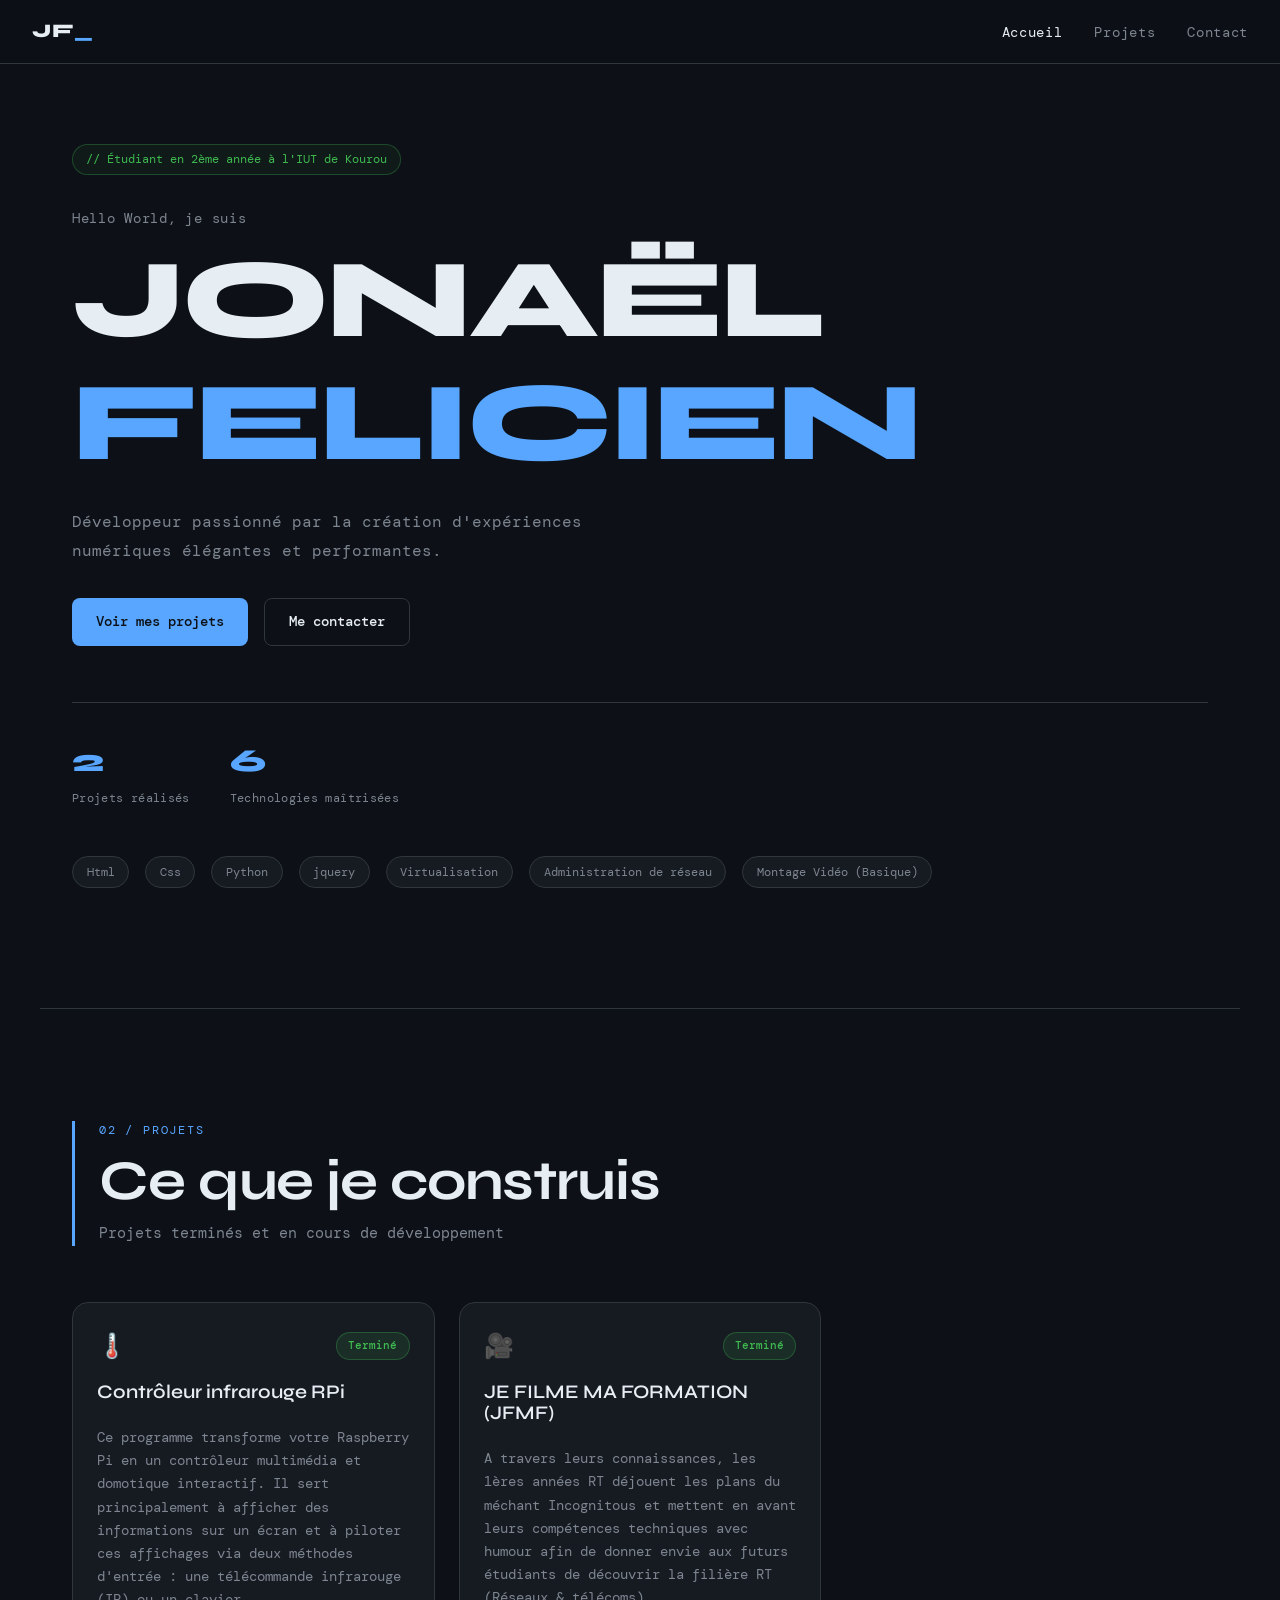
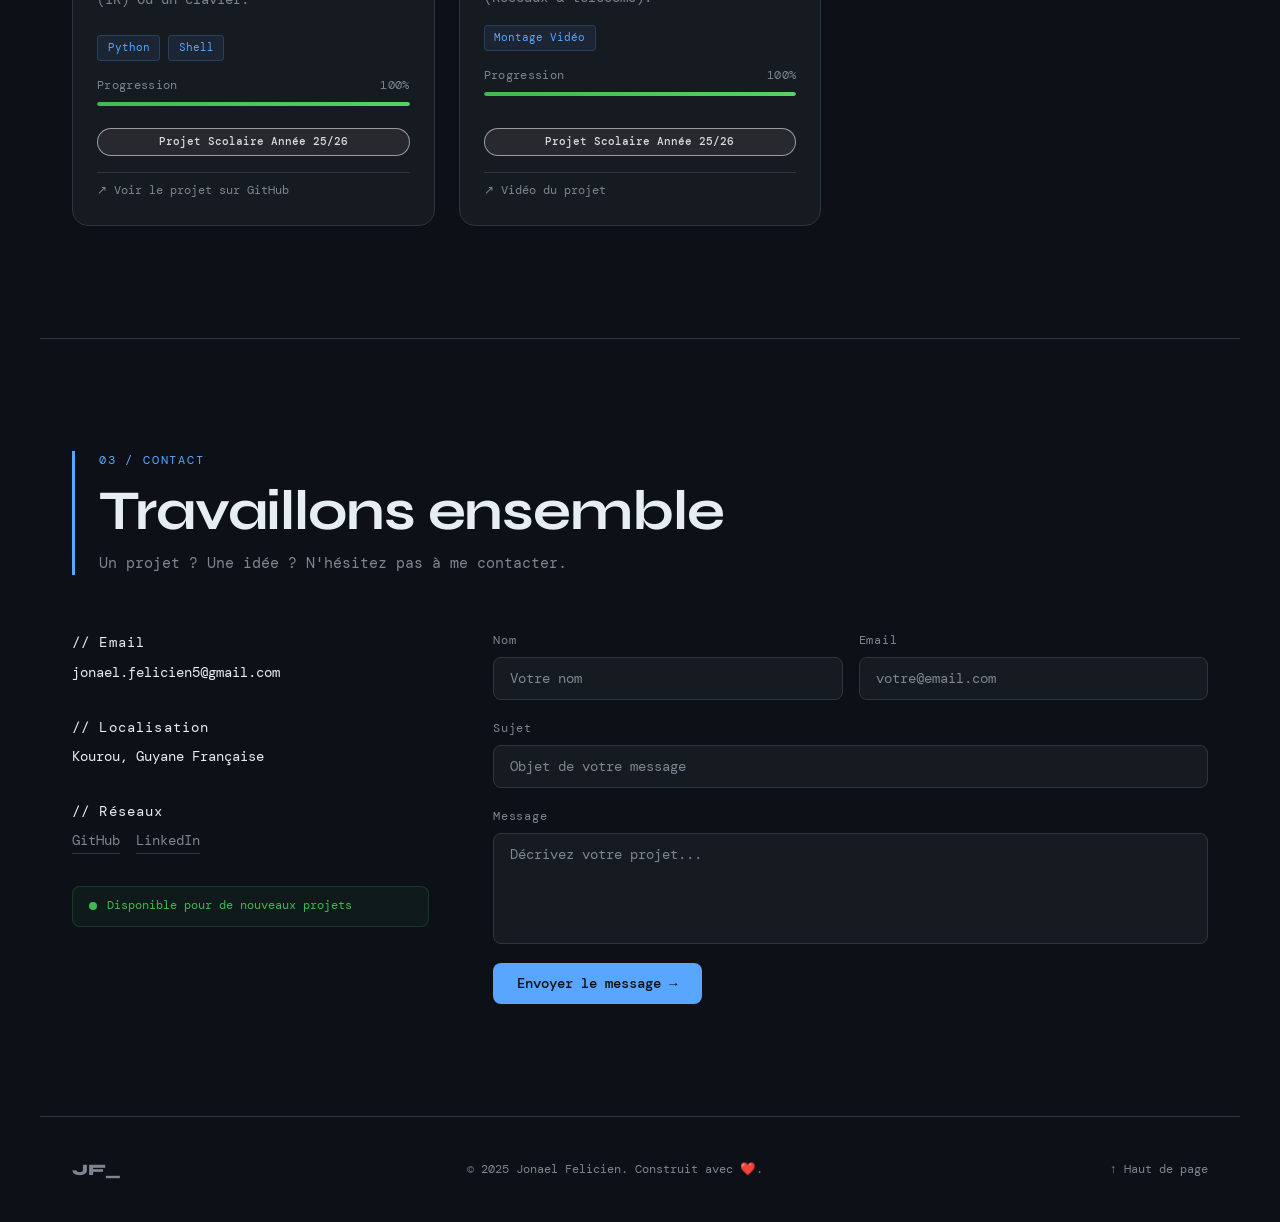
==== index.html @ 0f37020b "Fix HTML formatting and structure" ====
<!DOCTYPE html>
<html lang="fr">

<head>
  <meta charset="UTF-8" />
  <meta name="viewport" content="width=device-width, initial-scale=1.0" />
  <title>Mon Portfolio - JF</title>
  <link rel="preconnect" href="https://fonts.googleapis.com" />
  <link rel="preconnect" href="https://fonts.gstatic.com" crossorigin />
  <link href="https://fonts.googleapis.com/css2?family=DM+Mono:ital,wght@0,300;0,400;0,500;1,300&family=Syne:wght@400;600;700;800&display=swap" rel="stylesheet" />
  <link rel="stylesheet" href="./style.css" />
  <script src="https://code.jquery.com/jquery-3.7.1.min.js"></script>
  <script src="./main.js"></script>
</head>

<body>
  <!-- Navigation -->
  <nav>
    <span class="nav-logo">JF<span class="blink">_</span></span>
    <ul>
      <li><a href="#accueil">Accueil</a></li>
      <li><a href="#projets">Projets</a></li>
      <li><a href="#contact">Contact</a></li>
    </ul>
    <button class="menu-toggle" aria-label="Menu">
      <span></span><span></span><span></span>
    </button>
  </nav>

  <!-- Mobile Menu -->
  <div class="mobile-menu">
    <a href="#accueil">Accueil</a>
    <a href="#projets">Projets</a>
    <a href="#contact">Contact</a>
  </div>

  <!-- SECTION: Accueil -->
  <section id="accueil">
    <div class="hero-grid">
      <div class="hero-label">
        <span class="tag">// Étudiant en 2ème année à l'IUT de Kourou</span>
      </div>
      <div class="hero-content">
        <p class="hero-intro">Hello World, je suis</p>
        <h1>JONAËL<br /><em>FELICIEN</em></h1>
        <p class="hero-desc">
          Développeur passionné par la création d'expériences numériques élégantes et performantes.
        </p>
        <div class="hero-actions">
          <a href="#projets" class="btn-primary">Voir mes projets</a>
          <a href="#contact" class="btn-ghost">Me contacter</a>
        </div>
      </div>
      <div class="hero-stats">
        <div class="stat">
          <span class="stat-num">2</span>
          <span class="stat-label">Projets réalisés</span>
        </div>
        <div class="stat">
          <span class="stat-num">6</span>
          <span class="stat-label">Technologies maîtrisées</span>
        </div>
      </div>
    </div>

    <div class="skills-bar">
      <span>Html</span>
      <span>Css</span>
      <span>Python</span>
      <span>jquery</span>
      <span>Virtualisation</span>
      <span>Administration de réseau</span>
      <span>Montage Vidéo (Basique)</span>
    </div>
  </section>

  <!-- SECTION: Projets -->
  <section id="projets">
    <div class="section-header" data-reveal>
      <span class="section-tag">02 / projets</span>
      <h2>Ce que je construis</h2>
      <p>Projets terminés et en cours de développement</p>
    </div>

    <div class="projects-grid">
      <!-- Projet 1 -->
      <article class="project-card finished">
        <div class="card-top">
          <div class="card-icon">🌡️</div>
          <span class="badge badge-done">Terminé</span>
        </div>
        <h3>Contrôleur infrarouge RPi</h3>
        <p>Ce programme transforme votre Raspberry Pi en un contrôleur multimédia et domotique interactif.
          Il sert principalement à afficher des informations sur un écran et à piloter ces affichages via deux
          méthodes d'entrée : une télécommande infrarouge (IR) ou un clavier.
        </p>
        <div class="tech-stack">
          <span>Python</span>
          <span>Shell</span>
        </div>
        <div class="progress-wrap">
          <div class="progress-header">
            <span>Progression</span>
            <span>100%</span>
          </div>
          <div class="progress-track">
            <div class="progress-fill" data-width="100"></div>
          </div>
          <span class="badge badge-ps">Projet Scolaire Année 25/26</span>
        </div>
        <div class="card-links">
          <a href="https://github.com/JF-BUIUT/Controleur-IR-multifonction-RPi.git" class="link-icon">↗ Voir le projet sur GitHub</a>
        </div>
      </article>


      <!-- Projet 2 -->
      <article class="project-card finished">
        <div class="card-top">
          <div class="card-icon">🎥</div>
          <span class="badge badge-done">Terminé</span>
        </div>
        <h3>JE FILME MA FORMATION (JFMF)</h3>
        <p>A travers leurs connaissances, les 1ères années RT déjouent les plans du méchant Incognitous et
          mettent en avant leurs compétences techniques avec humour afin de donner envie aux futurs étudiants
          de découvrir la filière RT (Réseaux & télécoms).</p>
        <div class="tech-stack">
          <span>Montage Vidéo</span>
        </div>
        <div class="progress-wrap">
          <div class="progress-header">
            <span>Progression</span>
            <span>100%</span>
          </div>
          <div class="progress-track">
            <div class="progress-fill" data-width="100"></div>
          </div>
        </div>
        <span class="badge badge-ps">Projet Scolaire Année 25/26</span>
        <div class="card-links">
          <a href="https://www.parcoursmetiers.tv/video/19063-mission-de-protection-informatique-sur-la-fusee-ariane-6"
            class="link-icon">↗ Vidéo du projet</a>
        </div>
      </article>
    </div>
  </section>

  <!-- SECTION: Contact -->
  <section id="contact">
    <div class="section-header">
      <span class="section-tag">03 / contact</span>
      <h2>Travaillons ensemble</h2>
      <p>Un projet ? Une idée ? N'hésitez pas à me contacter.</p>
    </div>

    <div class="contact-layout">
      <div class="contact-info">
        <div class="contact-item">
          <span class="contact-label">// Email</span>
          <a href="mailto:jonael.felicien5@gmail.com"><span>jonael.felicien5@gmail.com</span></a>
        </div>
        <div class="contact-item">
          <span class="contact-label">// Localisation</span>
          <span>Kourou, Guyane Française</span>
        </div>
        <div class="contact-item">
          <span class="contact-label">// Réseaux</span>
          <div class="social-links">
            <a href="https://github.com/JF-BUIUT">GitHub</a>
            <a href="https://www.linkedin.com/in/jonael-felicien/">LinkedIn</a>
          </div>
        </div>

       
          <div class="availability-badge">
            <span class="dot"></span>
            Disponible pour de nouveaux projets
          </div>
        
 <!--
        <div class="not-availability-badge">
          <span class="not-dot"></span>
          Pas encore disponible
        </div>
 -->
      </div>

      <form class="contact-form" id="contactForm" action="https://formspree.io/f/xlgwkova" method="POST">
        <div class="form-row">
          <div class="form-group">
            <label for="nom">Nom</label>
            <input type="text" id="nom" name="name" placeholder="Votre nom" required />
          </div>
          <div class="form-group">
            <label for="email">Email</label>
            <input type="email" id="email" name="email" placeholder="votre@email.com" required />
          </div>
        </div>
        <div class="form-group">
          <label for="sujet">Sujet</label>
          <input type="text" id="sujet" name="subject" placeholder="Objet de votre message" required />
        </div>
        <div class="form-group">
          <label for="message">Message</label>
          <textarea id="message" name="message" rows="5" placeholder="Décrivez votre projet..." required></textarea>
        </div>
        <button type="submit" class="btn-primary">Envoyer le message →</button>
        <p class="form-success" id="formSuccess">Message envoyé avec succès ! Je vous répondrai bientôt.</p>
      </form>
    </div>
  </section>

  <!-- Footer -->
  <footer>
    <span class="footer-logo">JF_</span>
    <p>© 2025 Jonael Felicien. Construit avec ❤️.</p>
    <a href="#accueil" class="back-top">↑ Haut de page</a>
---- style.css ----
/* =========================================
   JONAEL FELICIEN — Portfolio CSS
   ========================================= */

:root {
  --bg:        #0d1117;
  --bg-2:      #161b22;
  --bg-3:      #21262d;
  --border:    #30363d;
  --text:      #e6edf3;
  --muted:     #7d8590;
  --accent:    #58a6ff;
  --accent-2:  #3fb950;
  --accent-3:  #f78166;
  --ongoing:   #d29922;
  --done:      #3fb950;
  --radius:    8px;
  --radius-lg: 16px;
}

*, *::before, *::after {
  margin: 0;
  padding: 0;
  box-sizing: border-box;
}

html {
  scroll-behavior: smooth;
  font-size: 16px;
}

body {
  background: var(--bg);
  color: var(--text);
  font-family: 'DM Mono', monospace;
  line-height: 1.6;
  overflow-x: hidden;
}

/* ---- Scrollbar ---- */
::-webkit-scrollbar { width: 6px; }
::-webkit-scrollbar-track { background: var(--bg); }
::-webkit-scrollbar-thumb { background: var(--border); border-radius: 3px; }
::-webkit-scrollbar-thumb:hover { background: var(--muted); }

/* ---- Selection ---- */
::selection { background: var(--accent); color: var(--bg); }

/* ---- Typography ---- */
h1, h2, h3 {
  font-family: 'Syne', sans-serif;
  line-height: 1.1;
}

h1 {
  font-size: clamp(3.5rem, 9vw, 7rem);
  font-weight: 800;
  letter-spacing: -0.03em;
  color: var(--text);
}

h1 em {
  font-style: normal;
  color: var(--accent);
  position: relative;
}

h2 {
  font-size: clamp(2rem, 5vw, 3.5rem);
  font-weight: 700;
  letter-spacing: -0.02em;
}

h3 {
  font-size: 1.2rem;
  font-weight: 600;
  margin-bottom: 0.5rem;
}

a {
  color: var(--accent);
  text-decoration: none;
  transition: opacity 0.2s;
}
a:hover { opacity: 0.8; }

/* ============================
   NAVIGATION
   ============================ */
nav {
  position: fixed;
  top: 0;
  left: 0;
  right: 0;
  z-index: 100;
  display: flex;
  align-items: center;
  justify-content: space-between;
  padding: 1rem 2rem;
  background: rgba(13, 17, 23, 0.85);
  backdrop-filter: blur(12px);
  border-bottom: 1px solid var(--border);
  transition: background 0.3s;
}

.nav-logo {
  font-family: 'Syne', sans-serif;
  font-weight: 800;
  font-size: 1.2rem;
  color: var(--text);
  letter-spacing: 0.05em;
}

.blink {
  animation: blink 1.2s step-end infinite;
  color: var(--accent);
}
@keyframes blink { 0%, 100% { opacity: 1; } 50% { opacity: 0; } }

nav ul {
  display: flex;
  gap: 2rem;
  list-style: none;
}

nav ul a {
  color: var(--muted);
  font-size: 0.85rem;
  letter-spacing: 0.05em;
  transition: color 0.2s;
}
nav ul a:hover, nav ul a.active { color: var(--text); }

.menu-toggle {
  display: none;
  flex-direction: column;
  gap: 5px;
  background: none;
  border: none;
  cursor: pointer;
  padding: 4px;
}
.menu-toggle span {
  display: block;
  width: 22px;
  height: 2px;
  background: var(--text);
  border-radius: 2px;
  transition: all 0.3s;
}

.menu-toggle.open span:nth-child(1) {
  transform: translateY(7px) rotate(45deg);
}
.menu-toggle.open span:nth-child(2) {
  opacity: 0;
}
.menu-toggle.open span:nth-child(3) {
  transform: translateY(-7px) rotate(-45deg);
}

/* ============================
   MOBILE MENU
   ============================ */
.mobile-menu {
  display: none;
  position: fixed;
  top: 65px;
  left: 0; right: 0;
  background: var(--bg-2);
  border-bottom: 1px solid var(--border);
  flex-direction: column;
  padding: 1.5rem 2rem;
  gap: 1.2rem;
  z-index: 99;
  transform: translateY(-110%);
  transition: transform 0.3s ease;
}
.mobile-menu.open {
  transform: translateY(0);
}
.mobile-menu a {
  font-family: 'Syne', sans-serif;
  font-size: 1.1rem;
  font-weight: 600;
  color: var(--text);
}

/* ============================
   SECTIONS — shared
   ============================ */
section {
  padding: 7rem 2rem;
  max-width: 1200px;
  margin: 0 auto;
}

#accueil { padding-top: 9rem; }

.section-header {
  margin-bottom: 3.5rem;
  border-left: 3px solid var(--accent);
  padding-left: 1.5rem;
}

.section-tag {
  font-size: 0.75rem;
  color: var(--accent);
  letter-spacing: 0.15em;
  text-transform: uppercase;
  display: block;
  margin-bottom: 0.6rem;
}

.section-header p {
  color: var(--muted);
  margin-top: 0.6rem;
  font-size: 0.95rem;
}

/* ============================
   HERO
   ============================ */
.hero-grid {
  display: grid;
  grid-template-columns: 1fr;
  gap: 2rem;
}

.tag {
  font-size: 0.75rem;
  color: var(--accent-2);
  border: 1px solid rgba(63, 185, 80, 0.3);
  padding: 0.3rem 0.8rem;
  border-radius: 20px;
  background: rgba(63, 185, 80, 0.05);
  display: inline-block;
}

.hero-intro {
  font-size: 0.9rem;
  color: var(--muted);
  margin-bottom: 0.5rem;
  letter-spacing: 0.05em;
}

.hero-desc {
  font-size: 1rem;
  color: var(--muted);
  max-width: 560px;
  line-height: 1.8;
  margin: 1.5rem 0 2rem;
}

.hero-actions {
  display: flex;
  gap: 1rem;
  flex-wrap: wrap;
}

.btn-primary {
  display: inline-flex;
  align-items: center;
  gap: 0.5rem;
  background: var(--accent);
  color: var(--bg);
  padding: 0.75rem 1.5rem;
  border-radius: var(--radius);
  font-family: 'DM Mono', monospace;
  font-size: 0.85rem;
  font-weight: 500;
  border: none;
  cursor: pointer;
  transition: opacity 0.2s, transform 0.2s;
}
.btn-primary:hover { opacity: 0.9; transform: translateY(-1px); color: var(--bg); }

.btn-ghost {
  display: inline-flex;
  align-items: center;
  gap: 0.5rem;
  background: transparent;
  color: var(--text);
  padding: 0.75rem 1.5rem;
  border-radius: var(--radius);
  font-family: 'DM Mono', monospace;
  font-size: 0.85rem;
  font-weight: 500;
  border: 1px solid var(--border);
  cursor: pointer;
  transition: border-color 0.2s, transform 0.2s;
}
.btn-ghost:hover { border-color: var(--accent); color: var(--accent); transform: translateY(-1px); }

.hero-stats {
  display: flex;
  gap: 2.5rem;
  margin-top: 1.5rem;
  padding-top: 2rem;
  border-top: 1px solid var(--border);
  flex-wrap: wrap;
}

.stat {
  display: flex;
  flex-direction: column;
  gap: 0.2rem;
}

.stat-num {
  font-family: 'Syne', sans-serif;
  font-size: 2rem;
  font-weight: 800;
  color: var(--accent);
}

.stat-label {
  font-size: 0.75rem;
  color: var(--muted);
  letter-spacing: 0.03em;
}

/* ---- Skills scrolling bar ---- */
.skills-bar {
  margin-top: 3rem;
  display: flex;
  gap: 1rem;
  overflow-x: auto;
  padding-bottom: 0.5rem;
  scrollbar-width: none;
}
.skills-bar::-webkit-scrollbar { display: none; }

.skills-bar span {
  flex-shrink: 0;
  font-size: 0.75rem;
  color: var(--muted);
  border: 1px solid var(--border);
  padding: 0.35rem 0.85rem;
  border-radius: 20px;
  background: var(--bg-2);
  transition: color 0.2s, border-color 0.2s;
}
.skills-bar span:hover { color: var(--accent); border-color: var(--accent); }

/* ============================
   PROJECTS
   ============================ */
#projets { border-top: 1px solid var(--border); }

.projects-grid {
  display: grid;
  grid-template-columns: repeat(auto-fill, minmax(330px, 1fr));
  gap: 1.5rem;
}

.project-card {
  background: var(--bg-2);
  border: 1px solid var(--border);
  border-radius: var(--radius-lg);
  padding: 1.5rem;
  display: flex;
  flex-direction: column;
  gap: 1rem;
  transition: border-color 0.25s, transform 0.25s, box-shadow 0.25s;
}

.project-card:hover {
  border-color: var(--accent);
  transform: translateY(-4px);
  box-shadow: 0 8px 30px rgba(88, 166, 255, 0.08);
}

.project-card.ongoing:hover {
  border-color: var(--ongoing);
  box-shadow: 0 8px 30px rgba(210, 153, 34, 0.08);
}

.card-top {
  display: flex;
  align-items: center;
  justify-content: space-between;
}

.card-icon { font-size: 1.5rem; }

.badge {
  font-size: 0.7rem;
  padding: 0.25rem 0.7rem;
  border-radius: 20px;
  font-weight: 500;
  letter-sp__ing: 0.05em;
}

.badge-ps {
  margin-top: 1rem;
  text-align: center;
  background: rgba(165, 147, 147, 0.12);
  color: rgba(255, 255, 255, 0.822);
  border: 1px solid rgba(255, 255, 255, 0.527);
}

.badge-done {
  background: rgba(63, 185, 80, 0.12);
  color: var(--done);
  border: 1px solid rgba(63, 185, 80, 0.3);
}

.badge-ongoing {
  background: rgba(210, 153, 34, 0.12);
  color: var(--ongoing);
  border: 1px solid rgba(210, 153, 34, 0.3);
}

.project-card p {
  font-size: 0.85rem;
  color: var(--muted);
  line-height: 1.7;
  flex: 1;
}

.tech-stack {
  display: flex;
  flex-wrap: wrap;
  gap: 0.5rem;
}

.tech-stack span {
  font-size: 0.7rem;
  color: var(--accent);
  background: rgba(88, 166, 255, 0.08);
  border: 1px solid rgba(88, 166, 255, 0.2);
  padding: 0.2rem 0.6rem;
  border-radius: 4px;
}

/* ---- Progress bars ---- */
.progress-wrap { display: flex; flex-direction: column; gap: 0.4rem; }

.progress-header {
  display: flex;
  justify-content: space-between;
  font-size: 0.72rem;
  color: var(--muted);
  letter-spacing: 0.03em;
}

.progress-track {
  height: 4px;
  background: var(--bg-3);
  border-radius: 4px;
  overflow: hidden;
}

.progress-fill {
  height: 100%;
  background: linear-gradient(90deg, var(--accent), #79c0ff);
  border-radius: 4px;
  width: 0;
  transition: width 1.5s cubic-bezier(0.22, 1, 0.36, 1); 
}

.progress-fill {
  height: 100%;
  background: linear-gradient(90deg, var(--accent), #79c0ff);
  border-radius: 4px;
  width: 0;
  transition: width 1.2s cubic-bezier(0.4, 0, 0.2, 1);
}

.finished .progress-fill {
  background: linear-gradient(90deg, var(--accent-2), #56d364);
}

.ongoing .progress-fill {
  background: linear-gradient(90deg, var(--ongoing), #e3b341);
}

.card-links {
  display: flex;
  gap: 1rem;
  padding-top: 0.5rem;
  border-top: 1px solid var(--border);
}

.link-icon {
  font-size: 0.78rem;
  color: var(--muted);
  transition: color 0.2s;
}
.link-icon:hover { color: var(--accent); }

/* ============================
   CONTACT
   ============================ */
#contact { border-top: 1px solid var(--border); }

.contact-layout {
  display: grid;
  grid-template-columns: 1fr 2fr;
  gap: 4rem;
  align-items: start;
}

.contact-info {
  display: flex;
  flex-direction: column;
  gap: 2rem;
}

.contact-item {
  display: flex;
  flex-direction: column;
  gap: 0.4rem;
}

.contact-label {
  font-size: 0.72rem;
  color: var(--accent);
  letter-spacing: 0.08em;
}

.contact-item > a,
.contact-item > span {
  font-size: 0.9rem;
  color: var(--text);
}

.social-links {
  display: flex;
  gap: 1rem;
  flex-wrap: wrap;
}

.social-links a {
  font-size: 0.85rem;
  color: var(--muted);
  border-bottom: 1px solid var(--border);
  padding-bottom: 1px;
  transition: color 0.2s, border-color 0.2s;
}
.social-links a:hover { color: var(--accent); border-color: var(--accent); }

.availability-badge {
  display: inline-flex;
  align-items: center;
  gap: 0.6rem;
  font-size: 0.78rem;
  color: var(--accent-2);
  background: rgba(63, 185, 80, 0.06);
  border: 1px solid rgba(63, 185, 80, 0.2);
  padding: 0.6rem 1rem;
  border-radius: 8px;
}

.dot {
  width: 8px;
  height: 8px;
  background: var(--accent-2);
  border-radius: 50%;
  animation: pulse 2s ease-in-out infinite;
  flex-shrink: 0;
}

.not-availability-badge {
  display: inline-flex;
  align-items: center;
  gap: 0.6rem;
  font-size: 0.78rem;
  color: rgb(206, 20, 20);
  background: rgba(255, 0, 0, 0.06);
  border: 1px solid rgba(255, 0, 0, 0.2);
  padding: 0.6rem 1rem;
  border-radius: 8px;
}

.not-dot {
  width: 8px;
  height: 8px;
  background: rgb(207, 12, 12);
  border-radius: 50%;
  animation: pulse 2s ease-in-out infinite;
  flex-shrink: 0;
}

@keyframes pulse {
  0%, 100% { box-shadow: 0 0 0 0 rgba(63, 185, 80, 0.4); }
  50% { box-shadow: 0 0 0 6px rgba(63, 185, 80, 0); }
}

/* ---- Form ---- */
.contact-form {
  display: flex;
  flex-direction: column;
  gap: 1.2rem;
}

.form-row {
  display: grid;
  grid-template-columns: 1fr 1fr;
  gap: 1rem;
}

.form-group {
  display: flex;
  flex-direction: column;
  gap: 0.4rem;
}

label {
  font-size: 0.75rem;
  color: var(--muted);
  letter-spacing: 0.06em;
}

input, textarea {
  background: var(--bg-2);
  border: 1px solid var(--border);
  border-radius: var(--radius);
  color: var(--text);
  font-family: 'DM Mono', monospace;
  font-size: 0.85rem;
  padding: 0.75rem 1rem;
  transition: border-color 0.2s, box-shadow 0.2s;
  resize: none;
  width: 100%;
}

input:focus, textarea:focus {
  outline: none;
  border-color: var(--accent);
  box-shadow: 0 0 0 3px rgba(88, 166, 255, 0.1);
}

input::placeholder, textarea::placeholder { color: var(--muted); }

.contact-form .btn-primary { align-self: flex-start; }

.form-success {
  display: none;
  font-size: 0.82rem;
  color: var(--accent-2);
  background: rgba(63, 185, 80, 0.08);
  border: 1px solid rgba(63, 185, 80, 0.2);
  padding: 0.7rem 1rem;
  border-radius: var(--radius);
}

/* ============================
   FOOTER
   ============================ */
footer {
  border-top: 1px solid var(--border);
  padding: 2.5rem 2rem;
  display: flex;
  align-items: center;
  justify-content: space-between;
  max-width: 1200px;
  margin: 0 auto;
  flex-wrap: wrap;
  gap: 1rem;
}

.footer-logo {
  font-family: 'Syne', sans-serif;
  font-weight: 800;
  color: var(--muted);
  font-size: 1rem;
}

footer p {
  font-size: 0.78rem;
  color: var(--muted);
}

.back-top {
  font-size: 0.78rem;
  color: var(--muted);
  transition: color 0.2s;
}
.back-top:hover { color: var(--accent); }

/* ============================
   REVEAL ANIMATION — hors-écran seulement
   ============================ */
[data-reveal] {
  opacity: 0;
  transform: translateY(24px);
  transition: opacity 0.6s ease, transform 0.6s ease;
}
[data-reveal].visible {
  opacity: 1;
  transform: translateY(0);
}

/* ============================
   RESPONSIVE
   ============================ */
@media (max-width: 900px) {
  .contact-layout {
    grid-template-columns: 1fr;
    gap: 2.5rem;
  }
}

@media (max-width: 768px) {
  nav ul { display: none; }
  .menu-toggle { display: flex; }
  .mobile-menu { display: flex; }

  section { padding: 5rem 1.25rem; }
  #accueil { padding-top: 7rem; }

  .projects-grid {
    grid-template-columns: 1fr;
  }

  .form-row {
    grid-template-columns: 1fr;
  }

  .hero-stats {
    gap: 1.5rem;
  }

  footer {
    flex-direction: column;
    align-items: flex-start;
    gap: 0.6rem;
  }
}

@media (max-width: 480px) {
  h1 { font-size: 2.8rem; }
  .hero-actions { flex-direction: column; align-items: flex-start; }
  .btn-primary, .btn-ghost { width: 100%; justify-content: center; }
}
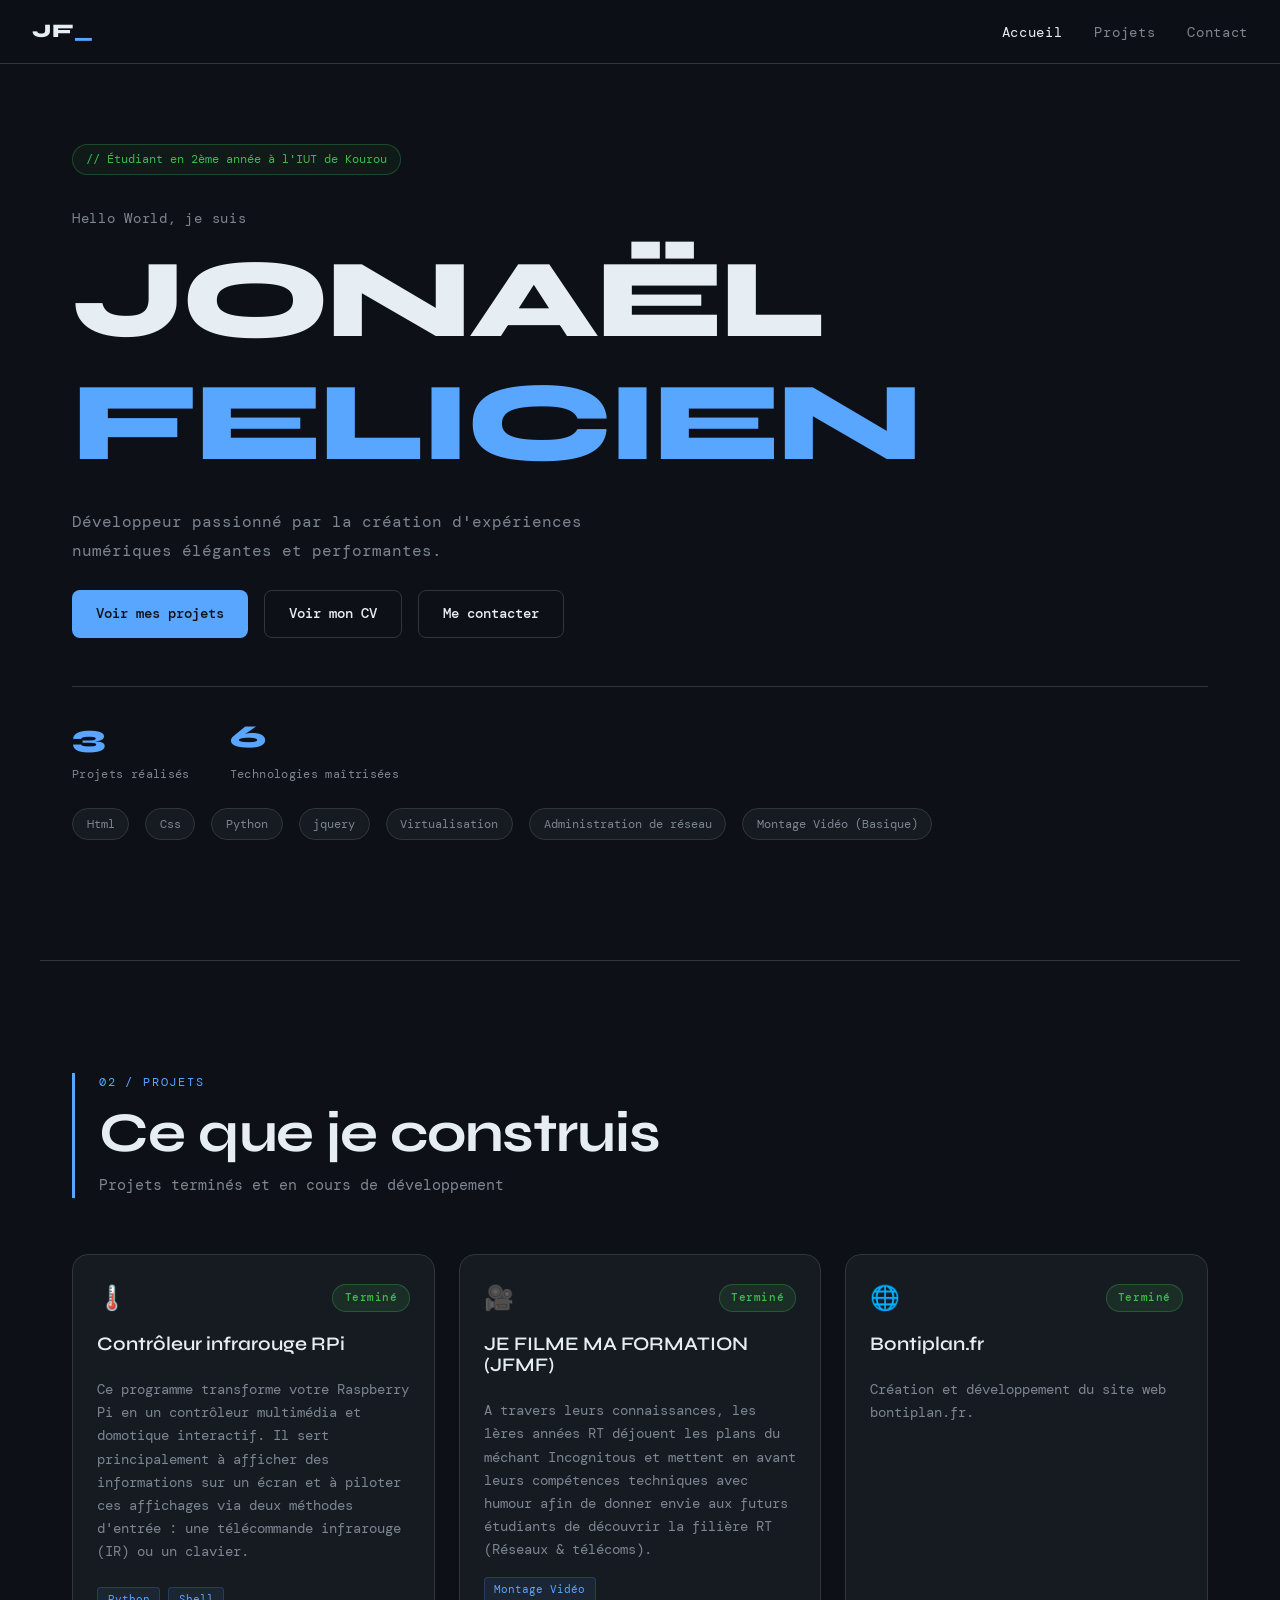
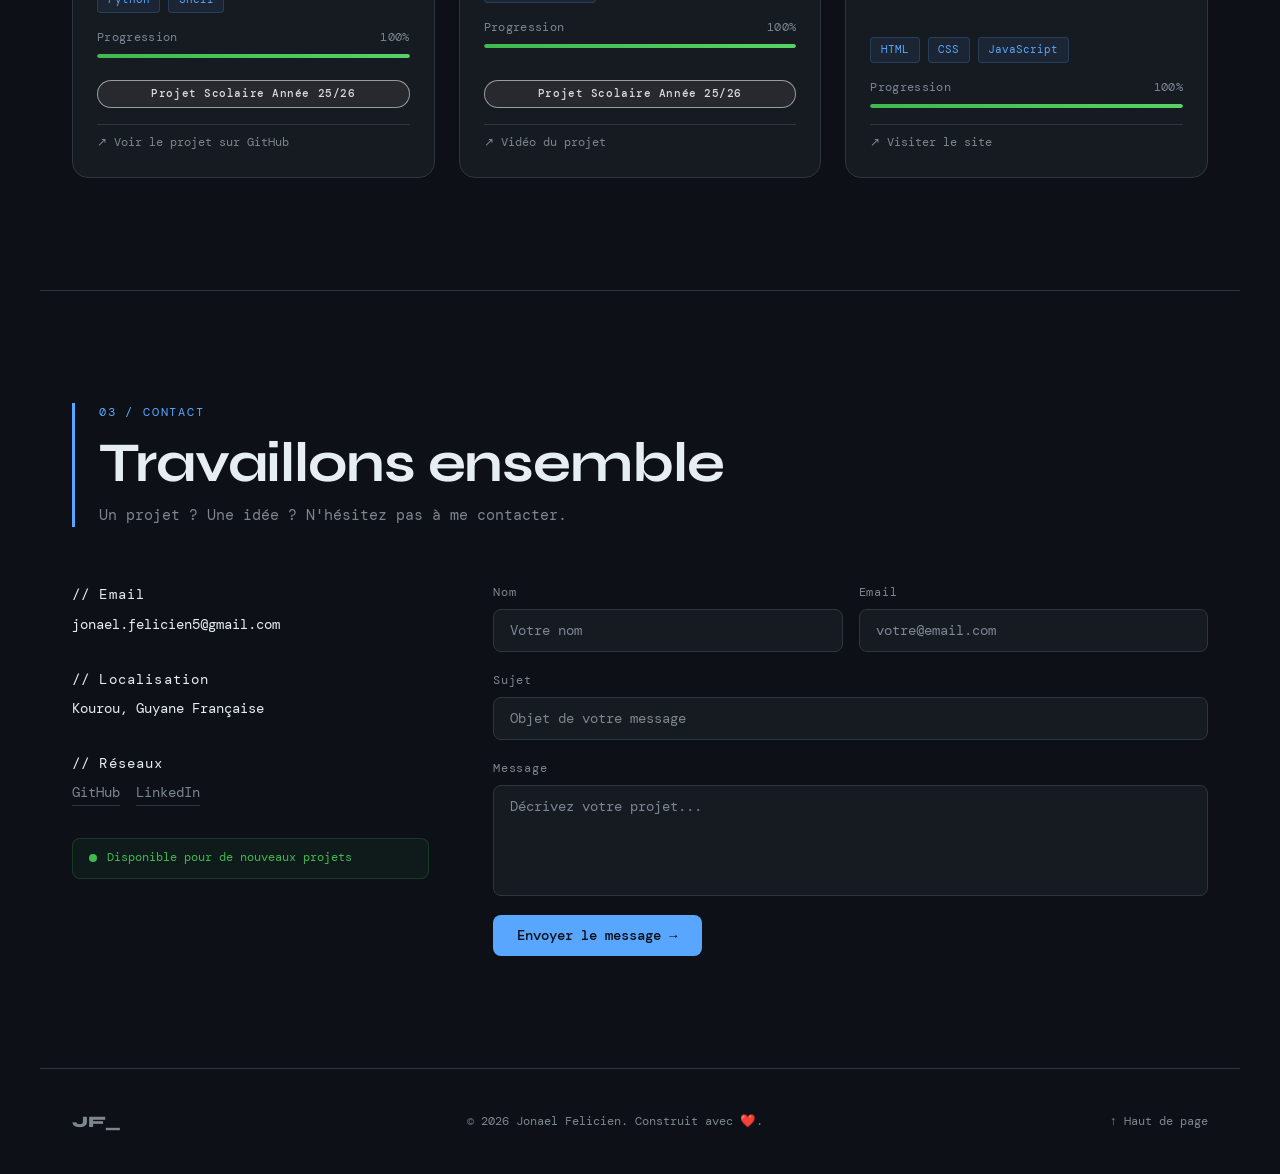
==== commit 02ee7f23: "Add files via upload" ====
--- a/index.html
+++ b/index.html
@@ -1,221 +1,248 @@
-<!DOCTYPE html>
-<html lang="fr">
-
-<head>
-  <meta charset="UTF-8" />
-  <meta name="viewport" content="width=device-width, initial-scale=1.0" />
-  <title>Mon Portfolio - JF</title>
-  <link rel="preconnect" href="https://fonts.googleapis.com" />
-  <link rel="preconnect" href="https://fonts.gstatic.com" crossorigin />
-  <link href="https://fonts.googleapis.com/css2?family=DM+Mono:ital,wght@0,300;0,400;0,500;1,300&family=Syne:wght@400;600;700;800&display=swap" rel="stylesheet" />
-  <link rel="stylesheet" href="./style.css" />
-  <script src="https://code.jquery.com/jquery-3.7.1.min.js"></script>
-  <script src="./main.js"></script>
-</head>
-
-<body>
-  <!-- Navigation -->
-  <nav>
-    <span class="nav-logo">JF<span class="blink">_</span></span>
-    <ul>
-      <li><a href="#accueil">Accueil</a></li>
-      <li><a href="#projets">Projets</a></li>
-      <li><a href="#contact">Contact</a></li>
-    </ul>
-    <button class="menu-toggle" aria-label="Menu">
-      <span></span><span></span><span></span>
-    </button>
-  </nav>
-
-  <!-- Mobile Menu -->
-  <div class="mobile-menu">
-    <a href="#accueil">Accueil</a>
-    <a href="#projets">Projets</a>
-    <a href="#contact">Contact</a>
-  </div>
-
-  <!-- SECTION: Accueil -->
-  <section id="accueil">
-    <div class="hero-grid">
-      <div class="hero-label">
-        <span class="tag">// Étudiant en 2ème année à l'IUT de Kourou</span>
-      </div>
-      <div class="hero-content">
-        <p class="hero-intro">Hello World, je suis</p>
-        <h1>JONAËL<br /><em>FELICIEN</em></h1>
-        <p class="hero-desc">
-          Développeur passionné par la création d'expériences numériques élégantes et performantes.
-        </p>
-        <div class="hero-actions">
-          <a href="#projets" class="btn-primary">Voir mes projets</a>
-          <a href="#contact" class="btn-ghost">Me contacter</a>
-        </div>
-      </div>
-      <div class="hero-stats">
-        <div class="stat">
-          <span class="stat-num">2</span>
-          <span class="stat-label">Projets réalisés</span>
-        </div>
-        <div class="stat">
-          <span class="stat-num">6</span>
-          <span class="stat-label">Technologies maîtrisées</span>
-        </div>
-      </div>
-    </div>
-
-    <div class="skills-bar">
-      <span>Html</span>
-      <span>Css</span>
-      <span>Python</span>
-      <span>jquery</span>
-      <span>Virtualisation</span>
-      <span>Administration de réseau</span>
-      <span>Montage Vidéo (Basique)</span>
-    </div>
-  </section>
-
-  <!-- SECTION: Projets -->
-  <section id="projets">
-    <div class="section-header" data-reveal>
-      <span class="section-tag">02 / projets</span>
-      <h2>Ce que je construis</h2>
-      <p>Projets terminés et en cours de développement</p>
-    </div>
-
-    <div class="projects-grid">
-      <!-- Projet 1 -->
-      <article class="project-card finished">
-        <div class="card-top">
-          <div class="card-icon">🌡️</div>
-          <span class="badge badge-done">Terminé</span>
-        </div>
-        <h3>Contrôleur infrarouge RPi</h3>
-        <p>Ce programme transforme votre Raspberry Pi en un contrôleur multimédia et domotique interactif.
-          Il sert principalement à afficher des informations sur un écran et à piloter ces affichages via deux
-          méthodes d'entrée : une télécommande infrarouge (IR) ou un clavier.
-        </p>
-        <div class="tech-stack">
-          <span>Python</span>
-          <span>Shell</span>
-        </div>
-        <div class="progress-wrap">
-          <div class="progress-header">
-            <span>Progression</span>
-            <span>100%</span>
-          </div>
-          <div class="progress-track">
-            <div class="progress-fill" data-width="100"></div>
-          </div>
-          <span class="badge badge-ps">Projet Scolaire Année 25/26</span>
-        </div>
-        <div class="card-links">
-          <a href="https://github.com/JF-BUIUT/Controleur-IR-multifonction-RPi.git" class="link-icon">↗ Voir le projet sur GitHub</a>
-        </div>
-      </article>
-
-
-      <!-- Projet 2 -->
-      <article class="project-card finished">
-        <div class="card-top">
-          <div class="card-icon">🎥</div>
-          <span class="badge badge-done">Terminé</span>
-        </div>
-        <h3>JE FILME MA FORMATION (JFMF)</h3>
-        <p>A travers leurs connaissances, les 1ères années RT déjouent les plans du méchant Incognitous et
-          mettent en avant leurs compétences techniques avec humour afin de donner envie aux futurs étudiants
-          de découvrir la filière RT (Réseaux & télécoms).</p>
-        <div class="tech-stack">
-          <span>Montage Vidéo</span>
-        </div>
-        <div class="progress-wrap">
-          <div class="progress-header">
-            <span>Progression</span>
-            <span>100%</span>
-          </div>
-          <div class="progress-track">
-            <div class="progress-fill" data-width="100"></div>
-          </div>
-        </div>
-        <span class="badge badge-ps">Projet Scolaire Année 25/26</span>
-        <div class="card-links">
-          <a href="https://www.parcoursmetiers.tv/video/19063-mission-de-protection-informatique-sur-la-fusee-ariane-6"
-            class="link-icon">↗ Vidéo du projet</a>
-        </div>
-      </article>
-    </div>
-  </section>
-
-  <!-- SECTION: Contact -->
-  <section id="contact">
-    <div class="section-header">
-      <span class="section-tag">03 / contact</span>
-      <h2>Travaillons ensemble</h2>
-      <p>Un projet ? Une idée ? N'hésitez pas à me contacter.</p>
-    </div>
-
-    <div class="contact-layout">
-      <div class="contact-info">
-        <div class="contact-item">
-          <span class="contact-label">// Email</span>
-          <a href="mailto:jonael.felicien5@gmail.com"><span>jonael.felicien5@gmail.com</span></a>
-        </div>
-        <div class="contact-item">
-          <span class="contact-label">// Localisation</span>
-          <span>Kourou, Guyane Française</span>
-        </div>
-        <div class="contact-item">
-          <span class="contact-label">// Réseaux</span>
-          <div class="social-links">
-            <a href="https://github.com/JF-BUIUT">GitHub</a>
-            <a href="https://www.linkedin.com/in/jonael-felicien/">LinkedIn</a>
-          </div>
-        </div>
-
-       
-          <div class="availability-badge">
-            <span class="dot"></span>
-            Disponible pour de nouveaux projets
-          </div>
-        
- <!--
-        <div class="not-availability-badge">
-          <span class="not-dot"></span>
-          Pas encore disponible
-        </div>
- -->
-      </div>
-
-      <form class="contact-form" id="contactForm" action="https://formspree.io/f/xlgwkova" method="POST">
-        <div class="form-row">
-          <div class="form-group">
-            <label for="nom">Nom</label>
-            <input type="text" id="nom" name="name" placeholder="Votre nom" required />
-          </div>
-          <div class="form-group">
-            <label for="email">Email</label>
-            <input type="email" id="email" name="email" placeholder="votre@email.com" required />
-          </div>
-        </div>
-        <div class="form-group">
-          <label for="sujet">Sujet</label>
-          <input type="text" id="sujet" name="subject" placeholder="Objet de votre message" required />
-        </div>
-        <div class="form-group">
-          <label for="message">Message</label>
-          <textarea id="message" name="message" rows="5" placeholder="Décrivez votre projet..." required></textarea>
-        </div>
-        <button type="submit" class="btn-primary">Envoyer le message →</button>
-        <p class="form-success" id="formSuccess">Message envoyé avec succès ! Je vous répondrai bientôt.</p>
-      </form>
-    </div>
-  </section>
-
-  <!-- Footer -->
-  <footer>
-    <span class="footer-logo">JF_</span>
-    <p>© 2025 Jonael Felicien. Construit avec ❤️.</p>
-    <a href="#accueil" class="back-top">↑ Haut de page</a>
-
-
-
-
+<!DOCTYPE html>
+<html lang="fr">
+
+<head>
+  <meta charset="UTF-8" />
+  <meta name="viewport" content="width=device-width, initial-scale=1.0" />
+  <title>Mon Portfolio - JF</title>
+  <link rel="preconnect" href="https://fonts.googleapis.com" />
+  <link rel="preconnect" href="https://fonts.gstatic.com" crossorigin />
+  <link href="https://fonts.googleapis.com/css2?family=DM+Mono:ital,wght@0,300;0,400;0,500;1,300&family=Syne:wght@400;600;700;800&display=swap" rel="stylesheet" />
+  <link rel="stylesheet" href="./style.css" />
+  <script src="https://code.jquery.com/jquery-3.7.1.min.js"></script>
+  <script src="./main.js"></script>
+</head>
+
+<body>
+  <!-- Navigation -->
+  <nav>
+    <span class="nav-logo">JF<span class="blink">_</span></span>
+    <ul>
+      <li><a href="#accueil">Accueil</a></li>
+      <li><a href="#projets">Projets</a></li>
+      <li><a href="#contact">Contact</a></li>
+    </ul>
+    <button class="menu-toggle" aria-label="Menu">
+      <span></span><span></span><span></span>
+    </button>
+  </nav>
+
+  <!-- Mobile Menu -->
+  <div class="mobile-menu">
+    <a href="#accueil">Accueil</a>
+    <a href="#projets">Projets</a>
+    <a href="#contact">Contact</a>
+  </div>
+
+  <!-- SECTION: Accueil -->
+  <section id="accueil">
+    <div class="hero-grid">
+      <div class="hero-label">
+        <span class="tag">// Étudiant en 2ème année à l'IUT de Kourou</span>
+      </div>
+      <div class="hero-content">
+        <p class="hero-intro">Hello World, je suis</p>
+        <h1>JONAËL<br /><em>FELICIEN</em></h1>
+        <p class="hero-desc">
+          Développeur passionné par la création d'expériences numériques élégantes et performantes.
+        </p>
+        <div class="hero-actions">
+          <a href="#projets" class="btn-primary">Voir mes projets</a>
+          <a href="chemin/vers/ton_cv.pdf" target="_blank" class="btn-ghost">Voir mon CV</a>
+          <a href="#contact" class="btn-ghost">Me contacter</a>
+        </div>
+      </div>
+      <div class="hero-stats">
+        <div class="stat">
+          <span class="stat-num">3</span>
+          <span class="stat-label">Projets réalisés</span>
+        </div>
+        <div class="stat">
+          <span class="stat-num">6</span>
+          <span class="stat-label">Technologies maîtrisées</span>
+        </div>
+      </div>
+    </div>
+
+    <div class="skills-bar">
+      <span>Html</span>
+      <span>Css</span>
+      <span>Python</span>
+      <span>jquery</span>
+      <span>Virtualisation</span>
+      <span>Administration de réseau</span>
+      <span>Montage Vidéo (Basique)</span>
+    </div>
+  </section>
+
+  <!-- SECTION: Projets -->
+  <section id="projets">
+    <div class="section-header" data-reveal>
+      <span class="section-tag">02 / projets</span>
+      <h2>Ce que je construis</h2>
+      <p>Projets terminés et en cours de développement</p>
+    </div>
+
+    <div class="projects-grid">
+      <!-- Projet 1 -->
+      <article class="project-card finished">
+        <div class="card-top">
+          <div class="card-icon">🌡️</div>
+          <span class="badge badge-done">Terminé</span>
+        </div>
+        <h3>Contrôleur infrarouge RPi</h3>
+        <p>Ce programme transforme votre Raspberry Pi en un contrôleur multimédia et domotique interactif.
+          Il sert principalement à afficher des informations sur un écran et à piloter ces affichages via deux
+          méthodes d'entrée : une télécommande infrarouge (IR) ou un clavier.
+        </p>
+        <div class="tech-stack">
+          <span>Python</span>
+          <span>Shell</span>
+        </div>
+        <div class="progress-wrap">
+          <div class="progress-header">
+            <span>Progression</span>
+            <span>100%</span>
+          </div>
+          <div class="progress-track">
+            <div class="progress-fill" data-width="100"></div>
+          </div>
+          <span class="badge badge-ps">Projet Scolaire Année 25/26</span>
+        </div>
+        <div class="card-links">
+          <a href="https://github.com/JF-BUIUT/Controleur-IR-multifonction-RPi.git" class="link-icon">↗ Voir le projet sur GitHub</a>
+        </div>
+      </article>
+
+
+      <!-- Projet 2 -->
+      <article class="project-card finished">
+        <div class="card-top">
+          <div class="card-icon">🎥</div>
+          <span class="badge badge-done">Terminé</span>
+        </div>
+        <h3>JE FILME MA FORMATION (JFMF)</h3>
+        <p>A travers leurs connaissances, les 1ères années RT déjouent les plans du méchant Incognitous et
+          mettent en avant leurs compétences techniques avec humour afin de donner envie aux futurs étudiants
+          de découvrir la filière RT (Réseaux & télécoms).</p>
+        <div class="tech-stack">
+          <span>Montage Vidéo</span>
+        </div>
+        <div class="progress-wrap">
+          <div class="progress-header">
+            <span>Progression</span>
+            <span>100%</span>
+          </div>
+          <div class="progress-track">
+            <div class="progress-fill" data-width="100"></div>
+          </div>
+        </div>
+        <span class="badge badge-ps">Projet Scolaire Année 25/26</span>
+        <div class="card-links">
+          <a href="https://www.parcoursmetiers.tv/video/19063-mission-de-protection-informatique-sur-la-fusee-ariane-6"
+            class="link-icon">↗ Vidéo du projet</a>
+        </div>
+      </article>
+      
+      <!-- Projet 3 -->
+      <article class="project-card finished">
+        <div class="card-top">
+          <div class="card-icon">🌐</div>
+          <span class="badge badge-done">Terminé</span>
+        </div>
+        <h3>Bontiplan.fr</h3>
+        <p>Création et développement du site web bontiplan.fr.</p>
+        <div class="tech-stack">
+          <span>HTML</span>
+          <span>CSS</span>
+          <span>JavaScript</span>
+        </div>
+        <div class="progress-wrap">
+          <div class="progress-header">
+            <span>Progression</span>
+            <span>100%</span>
+          </div>
+          <div class="progress-track">
+            <div class="progress-fill" data-width="100"></div>
+          </div>
+        </div>
+        <div class="card-links">
+          <a href="https://bontiplan.fr" target="_blank" class="link-icon">↗ Visiter le site</a>
+        </div>
+      </article>
+    </div>
+  </section>
+
+  <!-- SECTION: Contact -->
+  <section id="contact">
+    <div class="section-header">
+      <span class="section-tag">03 / contact</span>
+      <h2>Travaillons ensemble</h2>
+      <p>Un projet ? Une idée ? N'hésitez pas à me contacter.</p>
+    </div>
+
+    <div class="contact-layout">
+      <div class="contact-info">
+        <div class="contact-item">
+          <span class="contact-label">// Email</span>
+          <a href="mailto:jonael.felicien5@gmail.com"><span>jonael.felicien5@gmail.com</span></a>
+        </div>
+        <div class="contact-item">
+          <span class="contact-label">// Localisation</span>
+          <span>Kourou, Guyane Française</span>
+        </div>
+        <div class="contact-item">
+          <span class="contact-label">// Réseaux</span>
+          <div class="social-links">
+            <a href="https://github.com/JF-BUIUT">GitHub</a>
+            <a href="https://www.linkedin.com/in/jonael-felicien/">LinkedIn</a>
+          </div>
+        </div>
+
+       
+          <div class="availability-badge">
+            <span class="dot"></span>
+            Disponible pour de nouveaux projets
+          </div>
+        
+ <!--
+        <div class="not-availability-badge">
+          <span class="not-dot"></span>
+          Pas encore disponible
+        </div>
+ -->
+      </div>
+
+      <form class="contact-form" id="contactForm" action="https://formspree.io/f/xlgwkova" method="POST">
+        <div class="form-row">
+          <div class="form-group">
+            <label for="nom">Nom</label>
+            <input type="text" id="nom" name="name" placeholder="Votre nom" required />
+          </div>
+          <div class="form-group">
+            <label for="email">Email</label>
+            <input type="email" id="email" name="email" placeholder="votre@email.com" required />
+          </div>
+        </div>
+        <div class="form-group">
+          <label for="sujet">Sujet</label>
+          <input type="text" id="sujet" name="subject" placeholder="Objet de votre message" required />
+        </div>
+        <div class="form-group">
+          <label for="message">Message</label>
+          <textarea id="message" name="message" rows="5" placeholder="Décrivez votre projet..." required></textarea>
+        </div>
+        <button type="submit" class="btn-primary">Envoyer le message →</button>
+        <p class="form-success" id="formSuccess">Message envoyé avec succès ! Je vous répondrai bientôt.</p>
+      </form>
+    </div>
+  </section>
+
+  <!-- Footer -->
+  <footer>
+    <span class="footer-logo">JF_</span>
+    <p>© 2026 Jonael Felicien. Construit avec ❤️.</p>
+    <a href="#accueil" class="back-top">↑ Haut de page</a>
+  </footer>
+</body>
+</html>
--- a/style.css
+++ b/style.css
@@ -1,737 +1,729 @@
-/* =========================================
-   JONAEL FELICIEN — Portfolio CSS
-   ========================================= */
-
-:root {
-  --bg:        #0d1117;
-  --bg-2:      #161b22;
-  --bg-3:      #21262d;
-  --border:    #30363d;
-  --text:      #e6edf3;
-  --muted:     #7d8590;
-  --accent:    #58a6ff;
-  --accent-2:  #3fb950;
-  --accent-3:  #f78166;
-  --ongoing:   #d29922;
-  --done:      #3fb950;
-  --radius:    8px;
-  --radius-lg: 16px;
-}
-
-*, *::before, *::after {
-  margin: 0;
-  padding: 0;
-  box-sizing: border-box;
-}
-
-html {
-  scroll-behavior: smooth;
-  font-size: 16px;
-}
-
-body {
-  background: var(--bg);
-  color: var(--text);
-  font-family: 'DM Mono', monospace;
-  line-height: 1.6;
-  overflow-x: hidden;
-}
-
-/* ---- Scrollbar ---- */
-::-webkit-scrollbar { width: 6px; }
-::-webkit-scrollbar-track { background: var(--bg); }
-::-webkit-scrollbar-thumb { background: var(--border); border-radius: 3px; }
-::-webkit-scrollbar-thumb:hover { background: var(--muted); }
-
-/* ---- Selection ---- */
-::selection { background: var(--accent); color: var(--bg); }
-
-/* ---- Typography ---- */
-h1, h2, h3 {
-  font-family: 'Syne', sans-serif;
-  line-height: 1.1;
-}
-
-h1 {
-  font-size: clamp(3.5rem, 9vw, 7rem);
-  font-weight: 800;
-  letter-spacing: -0.03em;
-  color: var(--text);
-}
-
-h1 em {
-  font-style: normal;
-  color: var(--accent);
-  position: relative;
-}
-
-h2 {
-  font-size: clamp(2rem, 5vw, 3.5rem);
-  font-weight: 700;
-  letter-spacing: -0.02em;
-}
-
-h3 {
-  font-size: 1.2rem;
-  font-weight: 600;
-  margin-bottom: 0.5rem;
-}
-
-a {
-  color: var(--accent);
-  text-decoration: none;
-  transition: opacity 0.2s;
-}
-a:hover { opacity: 0.8; }
-
-/* ============================
-   NAVIGATION
-   ============================ */
-nav {
-  position: fixed;
-  top: 0;
-  left: 0;
-  right: 0;
-  z-index: 100;
-  display: flex;
-  align-items: center;
-  justify-content: space-between;
-  padding: 1rem 2rem;
-  background: rgba(13, 17, 23, 0.85);
-  backdrop-filter: blur(12px);
-  border-bottom: 1px solid var(--border);
-  transition: background 0.3s;
-}
-
-.nav-logo {
-  font-family: 'Syne', sans-serif;
-  font-weight: 800;
-  font-size: 1.2rem;
-  color: var(--text);
-  letter-spacing: 0.05em;
-}
-
-.blink {
-  animation: blink 1.2s step-end infinite;
-  color: var(--accent);
-}
-@keyframes blink { 0%, 100% { opacity: 1; } 50% { opacity: 0; } }
-
-nav ul {
-  display: flex;
-  gap: 2rem;
-  list-style: none;
-}
-
-nav ul a {
-  color: var(--muted);
-  font-size: 0.85rem;
-  letter-spacing: 0.05em;
-  transition: color 0.2s;
-}
-nav ul a:hover, nav ul a.active { color: var(--text); }
-
-.menu-toggle {
-  display: none;
-  flex-direction: column;
-  gap: 5px;
-  background: none;
-  border: none;
-  cursor: pointer;
-  padding: 4px;
-}
-.menu-toggle span {
-  display: block;
-  width: 22px;
-  height: 2px;
-  background: var(--text);
-  border-radius: 2px;
-  transition: all 0.3s;
-}
-
-.menu-toggle.open span:nth-child(1) {
-  transform: translateY(7px) rotate(45deg);
-}
-.menu-toggle.open span:nth-child(2) {
-  opacity: 0;
-}
-.menu-toggle.open span:nth-child(3) {
-  transform: translateY(-7px) rotate(-45deg);
-}
-
-/* ============================
-   MOBILE MENU
-   ============================ */
-.mobile-menu {
-  display: none;
-  position: fixed;
-  top: 65px;
-  left: 0; right: 0;
-  background: var(--bg-2);
-  border-bottom: 1px solid var(--border);
-  flex-direction: column;
-  padding: 1.5rem 2rem;
-  gap: 1.2rem;
-  z-index: 99;
-  transform: translateY(-110%);
-  transition: transform 0.3s ease;
-}
-.mobile-menu.open {
-  transform: translateY(0);
-}
-.mobile-menu a {
-  font-family: 'Syne', sans-serif;
-  font-size: 1.1rem;
-  font-weight: 600;
-  color: var(--text);
-}
-
-/* ============================
-   SECTIONS — shared
-   ============================ */
-section {
-  padding: 7rem 2rem;
-  max-width: 1200px;
-  margin: 0 auto;
-}
-
-#accueil { padding-top: 9rem; }
-
-.section-header {
-  margin-bottom: 3.5rem;
-  border-left: 3px solid var(--accent);
-  padding-left: 1.5rem;
-}
-
-.section-tag {
-  font-size: 0.75rem;
-  color: var(--accent);
-  letter-spacing: 0.15em;
-  text-transform: uppercase;
-  display: block;
-  margin-bottom: 0.6rem;
-}
-
-.section-header p {
-  color: var(--muted);
-  margin-top: 0.6rem;
-  font-size: 0.95rem;
-}
-
-/* ============================
-   HERO
-   ============================ */
-.hero-grid {
-  display: grid;
-  grid-template-columns: 1fr;
-  gap: 2rem;
-}
-
-.tag {
-  font-size: 0.75rem;
-  color: var(--accent-2);
-  border: 1px solid rgba(63, 185, 80, 0.3);
-  padding: 0.3rem 0.8rem;
-  border-radius: 20px;
-  background: rgba(63, 185, 80, 0.05);
-  display: inline-block;
-}
-
-.hero-intro {
-  font-size: 0.9rem;
-  color: var(--muted);
-  margin-bottom: 0.5rem;
-  letter-spacing: 0.05em;
-}
-
-.hero-desc {
-  font-size: 1rem;
-  color: var(--muted);
-  max-width: 560px;
-  line-height: 1.8;
-  margin: 1.5rem 0 2rem;
-}
-
-.hero-actions {
-  display: flex;
-  gap: 1rem;
-  flex-wrap: wrap;
-}
-
-.btn-primary {
-  display: inline-flex;
-  align-items: center;
-  gap: 0.5rem;
-  background: var(--accent);
-  color: var(--bg);
-  padding: 0.75rem 1.5rem;
-  border-radius: var(--radius);
-  font-family: 'DM Mono', monospace;
-  font-size: 0.85rem;
-  font-weight: 500;
-  border: none;
-  cursor: pointer;
-  transition: opacity 0.2s, transform 0.2s;
-}
-.btn-primary:hover { opacity: 0.9; transform: translateY(-1px); color: var(--bg); }
-
-.btn-ghost {
-  display: inline-flex;
-  align-items: center;
-  gap: 0.5rem;
-  background: transparent;
-  color: var(--text);
-  padding: 0.75rem 1.5rem;
-  border-radius: var(--radius);
-  font-family: 'DM Mono', monospace;
-  font-size: 0.85rem;
-  font-weight: 500;
-  border: 1px solid var(--border);
-  cursor: pointer;
-  transition: border-color 0.2s, transform 0.2s;
-}
-.btn-ghost:hover { border-color: var(--accent); color: var(--accent); transform: translateY(-1px); }
-
-.hero-stats {
-  display: flex;
-  gap: 2.5rem;
-  margin-top: 1.5rem;
-  padding-top: 2rem;
-  border-top: 1px solid var(--border);
-  flex-wrap: wrap;
-}
-
-.stat {
-  display: flex;
-  flex-direction: column;
-  gap: 0.2rem;
-}
-
-.stat-num {
-  font-family: 'Syne', sans-serif;
-  font-size: 2rem;
-  font-weight: 800;
-  color: var(--accent);
-}
-
-.stat-label {
-  font-size: 0.75rem;
-  color: var(--muted);
-  letter-spacing: 0.03em;
-}
-
-/* ---- Skills scrolling bar ---- */
-.skills-bar {
-  margin-top: 3rem;
-  display: flex;
-  gap: 1rem;
-  overflow-x: auto;
-  padding-bottom: 0.5rem;
-  scrollbar-width: none;
-}
-.skills-bar::-webkit-scrollbar { display: none; }
-
-.skills-bar span {
-  flex-shrink: 0;
-  font-size: 0.75rem;
-  color: var(--muted);
-  border: 1px solid var(--border);
-  padding: 0.35rem 0.85rem;
-  border-radius: 20px;
-  background: var(--bg-2);
-  transition: color 0.2s, border-color 0.2s;
-}
-.skills-bar span:hover { color: var(--accent); border-color: var(--accent); }
-
-/* ============================
-   PROJECTS
-   ============================ */
-#projets { border-top: 1px solid var(--border); }
-
-.projects-grid {
-  display: grid;
-  grid-template-columns: repeat(auto-fill, minmax(330px, 1fr));
-  gap: 1.5rem;
-}
-
-.project-card {
-  background: var(--bg-2);
-  border: 1px solid var(--border);
-  border-radius: var(--radius-lg);
-  padding: 1.5rem;
-  display: flex;
-  flex-direction: column;
-  gap: 1rem;
-  transition: border-color 0.25s, transform 0.25s, box-shadow 0.25s;
-}
-
-.project-card:hover {
-  border-color: var(--accent);
-  transform: translateY(-4px);
-  box-shadow: 0 8px 30px rgba(88, 166, 255, 0.08);
-}
-
-.project-card.ongoing:hover {
-  border-color: var(--ongoing);
-  box-shadow: 0 8px 30px rgba(210, 153, 34, 0.08);
-}
-
-.card-top {
-  display: flex;
-  align-items: center;
-  justify-content: space-between;
-}
-
-.card-icon { font-size: 1.5rem; }
-
-.badge {
-  font-size: 0.7rem;
-  padding: 0.25rem 0.7rem;
-  border-radius: 20px;
-  font-weight: 500;
-  letter-sp__ing: 0.05em;
-}
-
-.badge-ps {
-  margin-top: 1rem;
-  text-align: center;
-  background: rgba(165, 147, 147, 0.12);
-  color: rgba(255, 255, 255, 0.822);
-  border: 1px solid rgba(255, 255, 255, 0.527);
-}
-
-.badge-done {
-  background: rgba(63, 185, 80, 0.12);
-  color: var(--done);
-  border: 1px solid rgba(63, 185, 80, 0.3);
-}
-
-.badge-ongoing {
-  background: rgba(210, 153, 34, 0.12);
-  color: var(--ongoing);
-  border: 1px solid rgba(210, 153, 34, 0.3);
-}
-
-.project-card p {
-  font-size: 0.85rem;
-  color: var(--muted);
-  line-height: 1.7;
-  flex: 1;
-}
-
-.tech-stack {
-  display: flex;
-  flex-wrap: wrap;
-  gap: 0.5rem;
-}
-
-.tech-stack span {
-  font-size: 0.7rem;
-  color: var(--accent);
-  background: rgba(88, 166, 255, 0.08);
-  border: 1px solid rgba(88, 166, 255, 0.2);
-  padding: 0.2rem 0.6rem;
-  border-radius: 4px;
-}
-
-/* ---- Progress bars ---- */
-.progress-wrap { display: flex; flex-direction: column; gap: 0.4rem; }
-
-.progress-header {
-  display: flex;
-  justify-content: space-between;
-  font-size: 0.72rem;
-  color: var(--muted);
-  letter-spacing: 0.03em;
-}
-
-.progress-track {
-  height: 4px;
-  background: var(--bg-3);
-  border-radius: 4px;
-  overflow: hidden;
-}
-
-.progress-fill {
-  height: 100%;
-  background: linear-gradient(90deg, var(--accent), #79c0ff);
-  border-radius: 4px;
-  width: 0;
-  transition: width 1.5s cubic-bezier(0.22, 1, 0.36, 1); 
-}
-
-.progress-fill {
-  height: 100%;
-  background: linear-gradient(90deg, var(--accent), #79c0ff);
-  border-radius: 4px;
-  width: 0;
-  transition: width 1.2s cubic-bezier(0.4, 0, 0.2, 1);
-}
-
-.finished .progress-fill {
-  background: linear-gradient(90deg, var(--accent-2), #56d364);
-}
-
-.ongoing .progress-fill {
-  background: linear-gradient(90deg, var(--ongoing), #e3b341);
-}
-
-.card-links {
-  display: flex;
-  gap: 1rem;
-  padding-top: 0.5rem;
-  border-top: 1px solid var(--border);
-}
-
-.link-icon {
-  font-size: 0.78rem;
-  color: var(--muted);
-  transition: color 0.2s;
-}
-.link-icon:hover { color: var(--accent); }
-
-/* ============================
-   CONTACT
-   ============================ */
-#contact { border-top: 1px solid var(--border); }
-
-.contact-layout {
-  display: grid;
-  grid-template-columns: 1fr 2fr;
-  gap: 4rem;
-  align-items: start;
-}
-
-.contact-info {
-  display: flex;
-  flex-direction: column;
-  gap: 2rem;
-}
-
-.contact-item {
-  display: flex;
-  flex-direction: column;
-  gap: 0.4rem;
-}
-
-.contact-label {
-  font-size: 0.72rem;
-  color: var(--accent);
-  letter-spacing: 0.08em;
-}
-
-.contact-item > a,
-.contact-item > span {
-  font-size: 0.9rem;
-  color: var(--text);
-}
-
-.social-links {
-  display: flex;
-  gap: 1rem;
-  flex-wrap: wrap;
-}
-
-.social-links a {
-  font-size: 0.85rem;
-  color: var(--muted);
-  border-bottom: 1px solid var(--border);
-  padding-bottom: 1px;
-  transition: color 0.2s, border-color 0.2s;
-}
-.social-links a:hover { color: var(--accent); border-color: var(--accent); }
-
-.availability-badge {
-  display: inline-flex;
-  align-items: center;
-  gap: 0.6rem;
-  font-size: 0.78rem;
-  color: var(--accent-2);
-  background: rgba(63, 185, 80, 0.06);
-  border: 1px solid rgba(63, 185, 80, 0.2);
-  padding: 0.6rem 1rem;
-  border-radius: 8px;
-}
-
-.dot {
-  width: 8px;
-  height: 8px;
-  background: var(--accent-2);
-  border-radius: 50%;
-  animation: pulse 2s ease-in-out infinite;
-  flex-shrink: 0;
-}
-
-.not-availability-badge {
-  display: inline-flex;
-  align-items: center;
-  gap: 0.6rem;
-  font-size: 0.78rem;
-  color: rgb(206, 20, 20);
-  background: rgba(255, 0, 0, 0.06);
-  border: 1px solid rgba(255, 0, 0, 0.2);
-  padding: 0.6rem 1rem;
-  border-radius: 8px;
-}
-
-.not-dot {
-  width: 8px;
-  height: 8px;
-  background: rgb(207, 12, 12);
-  border-radius: 50%;
-  animation: pulse 2s ease-in-out infinite;
-  flex-shrink: 0;
-}
-
-@keyframes pulse {
-  0%, 100% { box-shadow: 0 0 0 0 rgba(63, 185, 80, 0.4); }
-  50% { box-shadow: 0 0 0 6px rgba(63, 185, 80, 0); }
-}
-
-/* ---- Form ---- */
-.contact-form {
-  display: flex;
-  flex-direction: column;
-  gap: 1.2rem;
-}
-
-.form-row {
-  display: grid;
-  grid-template-columns: 1fr 1fr;
-  gap: 1rem;
-}
-
-.form-group {
-  display: flex;
-  flex-direction: column;
-  gap: 0.4rem;
-}
-
-label {
-  font-size: 0.75rem;
-  color: var(--muted);
-  letter-spacing: 0.06em;
-}
-
-input, textarea {
-  background: var(--bg-2);
-  border: 1px solid var(--border);
-  border-radius: var(--radius);
-  color: var(--text);
-  font-family: 'DM Mono', monospace;
-  font-size: 0.85rem;
-  padding: 0.75rem 1rem;
-  transition: border-color 0.2s, box-shadow 0.2s;
-  resize: none;
-  width: 100%;
-}
-
-input:focus, textarea:focus {
-  outline: none;
-  border-color: var(--accent);
-  box-shadow: 0 0 0 3px rgba(88, 166, 255, 0.1);
-}
-
-input::placeholder, textarea::placeholder { color: var(--muted); }
-
-.contact-form .btn-primary { align-self: flex-start; }
-
-.form-success {
-  display: none;
-  font-size: 0.82rem;
-  color: var(--accent-2);
-  background: rgba(63, 185, 80, 0.08);
-  border: 1px solid rgba(63, 185, 80, 0.2);
-  padding: 0.7rem 1rem;
-  border-radius: var(--radius);
-}
-
-/* ============================
-   FOOTER
-   ============================ */
-footer {
-  border-top: 1px solid var(--border);
-  padding: 2.5rem 2rem;
-  display: flex;
-  align-items: center;
-  justify-content: space-between;
-  max-width: 1200px;
-  margin: 0 auto;
-  flex-wrap: wrap;
-  gap: 1rem;
-}
-
-.footer-logo {
-  font-family: 'Syne', sans-serif;
-  font-weight: 800;
-  color: var(--muted);
-  font-size: 1rem;
-}
-
-footer p {
-  font-size: 0.78rem;
-  color: var(--muted);
-}
-
-.back-top {
-  font-size: 0.78rem;
-  color: var(--muted);
-  transition: color 0.2s;
-}
-.back-top:hover { color: var(--accent); }
-
-/* ============================
-   REVEAL ANIMATION — hors-écran seulement
-   ============================ */
-[data-reveal] {
-  opacity: 0;
-  transform: translateY(24px);
-  transition: opacity 0.6s ease, transform 0.6s ease;
-}
-[data-reveal].visible {
-  opacity: 1;
-  transform: translateY(0);
-}
-
-/* ============================
-   RESPONSIVE
-   ============================ */
-@media (max-width: 900px) {
-  .contact-layout {
-    grid-template-columns: 1fr;
-    gap: 2.5rem;
-  }
-}
-
-@media (max-width: 768px) {
-  nav ul { display: none; }
-  .menu-toggle { display: flex; }
-  .mobile-menu { display: flex; }
-
-  section { padding: 5rem 1.25rem; }
-  #accueil { padding-top: 7rem; }
-
-  .projects-grid {
-    grid-template-columns: 1fr;
-  }
-
-  .form-row {
-    grid-template-columns: 1fr;
-  }
-
-  .hero-stats {
-    gap: 1.5rem;
-  }
-
-  footer {
-    flex-direction: column;
-    align-items: flex-start;
-    gap: 0.6rem;
-  }
-}
-
-@media (max-width: 480px) {
-  h1 { font-size: 2.8rem; }
-  .hero-actions { flex-direction: column; align-items: flex-start; }
-  .btn-primary, .btn-ghost { width: 100%; justify-content: center; }
-}+/* =========================================
+   JONAEL FELICIEN — Portfolio CSS
+   ========================================= */
+
+:root {
+  --bg:        #0d1117;
+  --bg-2:      #161b22;
+  --bg-3:      #21262d;
+  --border:    #30363d;
+  --text:      #e6edf3;
+  --muted:     #7d8590;
+  --accent:    #58a6ff;
+  --accent-2:  #3fb950;
+  --accent-3:  #f78166;
+  --ongoing:   #d29922;
+  --done:      #3fb950;
+  --radius:    8px;
+  --radius-lg: 16px;
+}
+
+*, *::before, *::after {
+  margin: 0;
+  padding: 0;
+  box-sizing: border-box;
+}
+
+html {
+  scroll-behavior: smooth;
+  font-size: 16px;
+}
+
+body {
+  background: var(--bg);
+  color: var(--text);
+  font-family: 'DM Mono', monospace;
+  line-height: 1.6;
+  overflow-x: hidden;
+}
+
+/* ---- Scrollbar ---- */
+::-webkit-scrollbar { width: 6px; }
+::-webkit-scrollbar-track { background: var(--bg); }
+::-webkit-scrollbar-thumb { background: var(--border); border-radius: 3px; }
+::-webkit-scrollbar-thumb:hover { background: var(--muted); }
+
+/* ---- Selection ---- */
+::selection { background: var(--accent); color: var(--bg); }
+
+/* ---- Typography ---- */
+h1, h2, h3 {
+  font-family: 'Syne', sans-serif;
+  line-height: 1.1;
+}
+
+h1 {
+  font-size: clamp(3.5rem, 9vw, 7rem);
+  font-weight: 800;
+  letter-spacing: -0.03em;
+  color: var(--text);
+}
+
+h1 em {
+  font-style: normal;
+  color: var(--accent);
+  position: relative;
+}
+
+h2 {
+  font-size: clamp(2rem, 5vw, 3.5rem);
+  font-weight: 700;
+  letter-spacing: -0.02em;
+}
+
+h3 {
+  font-size: 1.2rem;
+  font-weight: 600;
+  margin-bottom: 0.5rem;
+}
+
+a {
+  color: var(--accent);
+  text-decoration: none;
+  transition: opacity 0.2s;
+}
+a:hover { opacity: 0.8; }
+
+/* ============================
+   NAVIGATION
+   ============================ */
+nav {
+  position: fixed;
+  top: 0;
+  left: 0;
+  right: 0;
+  z-index: 100;
+  display: flex;
+  align-items: center;
+  justify-content: space-between;
+  padding: 1rem 2rem;
+  background: rgba(13, 17, 23, 0.85);
+  backdrop-filter: blur(12px);
+  border-bottom: 1px solid var(--border);
+  transition: background 0.3s;
+}
+
+.nav-logo {
+  font-family: 'Syne', sans-serif;
+  font-weight: 800;
+  font-size: 1.2rem;
+  color: var(--text);
+  letter-spacing: 0.05em;
+}
+
+.blink {
+  animation: blink 1.2s step-end infinite;
+  color: var(--accent);
+}
+@keyframes blink { 0%, 100% { opacity: 1; } 50% { opacity: 0; } }
+
+nav ul {
+  display: flex;
+  gap: 2rem;
+  list-style: none;
+}
+
+nav ul a {
+  color: var(--muted);
+  font-size: 0.85rem;
+  letter-spacing: 0.05em;
+  transition: color 0.2s;
+}
+nav ul a:hover, nav ul a.active { color: var(--text); }
+
+.menu-toggle {
+  display: none;
+  flex-direction: column;
+  gap: 5px;
+  background: none;
+  border: none;
+  cursor: pointer;
+  padding: 4px;
+}
+.menu-toggle span {
+  display: block;
+  width: 22px;
+  height: 2px;
+  background: var(--text);
+  border-radius: 2px;
+  transition: all 0.3s;
+}
+
+.menu-toggle.open span:nth-child(1) {
+  transform: translateY(7px) rotate(45deg);
+}
+.menu-toggle.open span:nth-child(2) {
+  opacity: 0;
+}
+.menu-toggle.open span:nth-child(3) {
+  transform: translateY(-7px) rotate(-45deg);
+}
+
+/* ============================
+   MOBILE MENU
+   ============================ */
+.mobile-menu {
+  display: none;
+  position: fixed;
+  top: 65px;
+  left: 0; right: 0;
+  background: var(--bg-2);
+  border-bottom: 1px solid var(--border);
+  flex-direction: column;
+  padding: 1.5rem 2rem;
+  gap: 1.2rem;
+  z-index: 99;
+  transform: translateY(-110%);
+  transition: transform 0.3s ease;
+}
+.mobile-menu.open {
+  transform: translateY(0);
+}
+.mobile-menu a {
+  font-family: 'Syne', sans-serif;
+  font-size: 1.1rem;
+  font-weight: 600;
+  color: var(--text);
+}
+
+/* ============================
+   SECTIONS — shared
+   ============================ */
+section {
+  padding: 7rem 2rem;
+  max-width: 1200px;
+  margin: 0 auto;
+}
+
+#accueil { padding-top: 9rem; }
+
+.section-header {
+  margin-bottom: 3.5rem;
+  border-left: 3px solid var(--accent);
+  padding-left: 1.5rem;
+}
+
+.section-tag {
+  font-size: 0.75rem;
+  color: var(--accent);
+  letter-spacing: 0.15em;
+  text-transform: uppercase;
+  display: block;
+  margin-bottom: 0.6rem;
+}
+
+.section-header p {
+  color: var(--muted);
+  margin-top: 0.6rem;
+  font-size: 0.95rem;
+}
+
+/* ============================
+   HERO
+   ============================ */
+.hero-grid {
+  display: grid;
+  grid-template-columns: 1fr;
+  gap: 2rem;
+}
+
+.tag {
+  font-size: 0.75rem;
+  color: var(--accent-2);
+  border: 1px solid rgba(63, 185, 80, 0.3);
+  padding: 0.3rem 0.8rem;
+  border-radius: 20px;
+  background: rgba(63, 185, 80, 0.05);
+  display: inline-block;
+}
+
+.hero-intro {
+  font-size: 0.9rem;
+  color: var(--muted);
+  margin-bottom: 0.5rem;
+  letter-spacing: 0.05em;
+}
+
+.hero-desc {
+  font-size: 1rem;
+  color: var(--muted);
+  max-width: 560px;
+  line-height: 1.8;
+  margin: 1.5rem 0 1.5rem; /* Réduction des espaces ici */
+}
+
+.hero-actions {
+  display: flex;
+  gap: 1rem;
+  flex-wrap: wrap;
+}
+
+.btn-primary {
+  display: inline-flex;
+  align-items: center;
+  gap: 0.5rem;
+  background: var(--accent);
+  color: var(--bg);
+  padding: 0.75rem 1.5rem;
+  border-radius: var(--radius);
+  font-family: 'DM Mono', monospace;
+  font-size: 0.85rem;
+  font-weight: 500;
+  border: none;
+  cursor: pointer;
+  transition: opacity 0.2s, transform 0.2s;
+}
+.btn-primary:hover { opacity: 0.9; transform: translateY(-1px); color: var(--bg); }
+
+.btn-ghost {
+  display: inline-flex;
+  align-items: center;
+  gap: 0.5rem;
+  background: transparent;
+  color: var(--text);
+  padding: 0.75rem 1.5rem;
+  border-radius: var(--radius);
+  font-family: 'DM Mono', monospace;
+  font-size: 0.85rem;
+  font-weight: 500;
+  border: 1px solid var(--border);
+  cursor: pointer;
+  transition: border-color 0.2s, transform 0.2s;
+}
+.btn-ghost:hover { border-color: var(--accent); color: var(--accent); transform: translateY(-1px); }
+
+.hero-stats {
+  display: flex;
+  gap: 2.5rem;
+  margin-top: 1rem; /* Réduction de l'espace haut */
+  padding-top: 1.5rem; /* Réduction de l'espace padding */
+  border-top: 1px solid var(--border);
+  flex-wrap: wrap;
+}
+
+.stat {
+  display: flex;
+  flex-direction: column;
+  gap: 0.2rem;
+}
+
+.stat-num {
+  font-family: 'Syne', sans-serif;
+  font-size: 2rem;
+  font-weight: 800;
+  color: var(--accent);
+}
+
+.stat-label {
+  font-size: 0.75rem;
+  color: var(--muted);
+  letter-spacing: 0.03em;
+}
+
+/* ---- Skills scrolling bar ---- */
+.skills-bar {
+  margin-top: 1.5rem; /* Réduction de l'espace haut */
+  display: flex;
+  gap: 1rem;
+  overflow-x: auto;
+  padding-bottom: 0.5rem;
+  scrollbar-width: none;
+}
+.skills-bar::-webkit-scrollbar { display: none; }
+
+.skills-bar span {
+  flex-shrink: 0;
+  font-size: 0.75rem;
+  color: var(--muted);
+  border: 1px solid var(--border);
+  padding: 0.35rem 0.85rem;
+  border-radius: 20px;
+  background: var(--bg-2);
+  transition: color 0.2s, border-color 0.2s;
+}
+.skills-bar span:hover { color: var(--accent); border-color: var(--accent); }
+
+/* ============================
+   PROJECTS
+   ============================ */
+#projets { border-top: 1px solid var(--border); }
+
+.projects-grid {
+  display: grid;
+  grid-template-columns: repeat(auto-fill, minmax(330px, 1fr));
+  gap: 1.5rem;
+}
+
+.project-card {
+  background: var(--bg-2);
+  border: 1px solid var(--border);
+  border-radius: var(--radius-lg);
+  padding: 1.5rem;
+  display: flex;
+  flex-direction: column;
+  gap: 1rem;
+  transition: border-color 0.25s, transform 0.25s, box-shadow 0.25s;
+}
+
+.project-card:hover {
+  border-color: var(--accent);
+  transform: translateY(-4px);
+  box-shadow: 0 8px 30px rgba(88, 166, 255, 0.08);
+}
+
+.project-card.ongoing:hover {
+  border-color: var(--ongoing);
+  box-shadow: 0 8px 30px rgba(210, 153, 34, 0.08);
+}
+
+.card-top {
+  display: flex;
+  align-items: center;
+  justify-content: space-between;
+}
+
+.card-icon { font-size: 1.5rem; }
+
+.badge {
+  font-size: 0.7rem;
+  padding: 0.25rem 0.7rem;
+  border-radius: 20px;
+  font-weight: 500;
+  letter-spacing: 0.05em;
+}
+
+.badge-ps {
+  margin-top: 1rem;
+  text-align: center;
+  background: rgba(165, 147, 147, 0.12);
+  color: rgba(255, 255, 255, 0.822);
+  border: 1px solid rgba(255, 255, 255, 0.527);
+}
+
+.badge-done {
+  background: rgba(63, 185, 80, 0.12);
+  color: var(--done);
+  border: 1px solid rgba(63, 185, 80, 0.3);
+}
+
+.badge-ongoing {
+  background: rgba(210, 153, 34, 0.12);
+  color: var(--ongoing);
+  border: 1px solid rgba(210, 153, 34, 0.3);
+}
+
+.project-card p {
+  font-size: 0.85rem;
+  color: var(--muted);
+  line-height: 1.7;
+  flex: 1;
+}
+
+.tech-stack {
+  display: flex;
+  flex-wrap: wrap;
+  gap: 0.5rem;
+}
+
+.tech-stack span {
+  font-size: 0.7rem;
+  color: var(--accent);
+  background: rgba(88, 166, 255, 0.08);
+  border: 1px solid rgba(88, 166, 255, 0.2);
+  padding: 0.2rem 0.6rem;
+  border-radius: 4px;
+}
+
+/* ---- Progress bars ---- */
+.progress-wrap { display: flex; flex-direction: column; gap: 0.4rem; }
+
+.progress-header {
+  display: flex;
+  justify-content: space-between;
+  font-size: 0.72rem;
+  color: var(--muted);
+  letter-spacing: 0.03em;
+}
+
+.progress-track {
+  height: 4px;
+  background: var(--bg-3);
+  border-radius: 4px;
+  overflow: hidden;
+}
+
+.progress-fill {
+  height: 100%;
+  background: linear-gradient(90deg, var(--accent), #79c0ff);
+  border-radius: 4px;
+  width: 0;
+  transition: width 1.2s cubic-bezier(0.4, 0, 0.2, 1);
+}
+
+.finished .progress-fill {
+  background: linear-gradient(90deg, var(--accent-2), #56d364);
+}
+
+.ongoing .progress-fill {
+  background: linear-gradient(90deg, var(--ongoing), #e3b341);
+}
+
+.card-links {
+  display: flex;
+  gap: 1rem;
+  padding-top: 0.5rem;
+  border-top: 1px solid var(--border);
+}
+
+.link-icon {
+  font-size: 0.78rem;
+  color: var(--muted);
+  transition: color 0.2s;
+}
+.link-icon:hover { color: var(--accent); }
+
+/* ============================
+   CONTACT
+   ============================ */
+#contact { border-top: 1px solid var(--border); }
+
+.contact-layout {
+  display: grid;
+  grid-template-columns: 1fr 2fr;
+  gap: 4rem;
+  align-items: start;
+}
+
+.contact-info {
+  display: flex;
+  flex-direction: column;
+  gap: 2rem;
+}
+
+.contact-item {
+  display: flex;
+  flex-direction: column;
+  gap: 0.4rem;
+}
+
+.contact-label {
+  font-size: 0.72rem;
+  color: var(--accent);
+  letter-spacing: 0.08em;
+}
+
+.contact-item > a,
+.contact-item > span {
+  font-size: 0.9rem;
+  color: var(--text);
+}
+
+.social-links {
+  display: flex;
+  gap: 1rem;
+  flex-wrap: wrap;
+}
+
+.social-links a {
+  font-size: 0.85rem;
+  color: var(--muted);
+  border-bottom: 1px solid var(--border);
+  padding-bottom: 1px;
+  transition: color 0.2s, border-color 0.2s;
+}
+.social-links a:hover { color: var(--accent); border-color: var(--accent); }
+
+.availability-badge {
+  display: inline-flex;
+  align-items: center;
+  gap: 0.6rem;
+  font-size: 0.78rem;
+  color: var(--accent-2);
+  background: rgba(63, 185, 80, 0.06);
+  border: 1px solid rgba(63, 185, 80, 0.2);
+  padding: 0.6rem 1rem;
+  border-radius: 8px;
+}
+
+.dot {
+  width: 8px;
+  height: 8px;
+  background: var(--accent-2);
+  border-radius: 50%;
+  animation: pulse 2s ease-in-out infinite;
+  flex-shrink: 0;
+}
+
+.not-availability-badge {
+  display: inline-flex;
+  align-items: center;
+  gap: 0.6rem;
+  font-size: 0.78rem;
+  color: rgb(206, 20, 20);
+  background: rgba(255, 0, 0, 0.06);
+  border: 1px solid rgba(255, 0, 0, 0.2);
+  padding: 0.6rem 1rem;
+  border-radius: 8px;
+}
+
+.not-dot {
+  width: 8px;
+  height: 8px;
+  background: rgb(207, 12, 12);
+  border-radius: 50%;
+  animation: pulse 2s ease-in-out infinite;
+  flex-shrink: 0;
+}
+
+@keyframes pulse {
+  0%, 100% { box-shadow: 0 0 0 0 rgba(63, 185, 80, 0.4); }
+  50% { box-shadow: 0 0 0 6px rgba(63, 185, 80, 0); }
+}
+
+/* ---- Form ---- */
+.contact-form {
+  display: flex;
+  flex-direction: column;
+  gap: 1.2rem;
+}
+
+.form-row {
+  display: grid;
+  grid-template-columns: 1fr 1fr;
+  gap: 1rem;
+}
+
+.form-group {
+  display: flex;
+  flex-direction: column;
+  gap: 0.4rem;
+}
+
+label {
+  font-size: 0.75rem;
+  color: var(--muted);
+  letter-spacing: 0.06em;
+}
+
+input, textarea {
+  background: var(--bg-2);
+  border: 1px solid var(--border);
+  border-radius: var(--radius);
+  color: var(--text);
+  font-family: 'DM Mono', monospace;
+  font-size: 0.85rem;
+  padding: 0.75rem 1rem;
+  transition: border-color 0.2s, box-shadow 0.2s;
+  resize: none;
+  width: 100%;
+}
+
+input:focus, textarea:focus {
+  outline: none;
+  border-color: var(--accent);
+  box-shadow: 0 0 0 3px rgba(88, 166, 255, 0.1);
+}
+
+input::placeholder, textarea::placeholder { color: var(--muted); }
+
+.contact-form .btn-primary { align-self: flex-start; }
+
+.form-success {
+  display: none;
+  font-size: 0.82rem;
+  color: var(--accent-2);
+  background: rgba(63, 185, 80, 0.08);
+  border: 1px solid rgba(63, 185, 80, 0.2);
+  padding: 0.7rem 1rem;
+  border-radius: var(--radius);
+}
+
+/* ============================
+   FOOTER
+   ============================ */
+footer {
+  border-top: 1px solid var(--border);
+  padding: 2.5rem 2rem;
+  display: flex;
+  align-items: center;
+  justify-content: space-between;
+  max-width: 1200px;
+  margin: 0 auto;
+  flex-wrap: wrap;
+  gap: 1rem;
+}
+
+.footer-logo {
+  font-family: 'Syne', sans-serif;
+  font-weight: 800;
+  color: var(--muted);
+  font-size: 1rem;
+}
+
+footer p {
+  font-size: 0.78rem;
+  color: var(--muted);
+}
+
+.back-top {
+  font-size: 0.78rem;
+  color: var(--muted);
+  transition: color 0.2s;
+}
+.back-top:hover { color: var(--accent); }
+
+/* ============================
+   REVEAL ANIMATION — hors-écran seulement
+   ============================ */
+[data-reveal] {
+  opacity: 0;
+  transform: translateY(24px);
+  transition: opacity 0.6s ease, transform 0.6s ease;
+}
+[data-reveal].visible {
+  opacity: 1;
+  transform: translateY(0);
+}
+
+/* ============================
+   RESPONSIVE
+   ============================ */
+@media (max-width: 900px) {
+  .contact-layout {
+    grid-template-columns: 1fr;
+    gap: 2.5rem;
+  }
+}
+
+@media (max-width: 768px) {
+  nav ul { display: none; }
+  .menu-toggle { display: flex; }
+  .mobile-menu { display: flex; }
+
+  section { padding: 5rem 1.25rem; }
+  #accueil { padding-top: 7rem; }
+
+  .projects-grid {
+    grid-template-columns: 1fr;
+  }
+
+  .form-row {
+    grid-template-columns: 1fr;
+  }
+
+  .hero-stats {
+    gap: 1.5rem;
+  }
+
+  footer {
+    flex-direction: column;
+    align-items: flex-start;
+    gap: 0.6rem;
+  }
+}
+
+@media (max-width: 480px) {
+  h1 { font-size: 2.8rem; }
+  .hero-actions { flex-direction: column; align-items: flex-start; }
+  .btn-primary, .btn-ghost { width: 100%; justify-content: center; }
+}
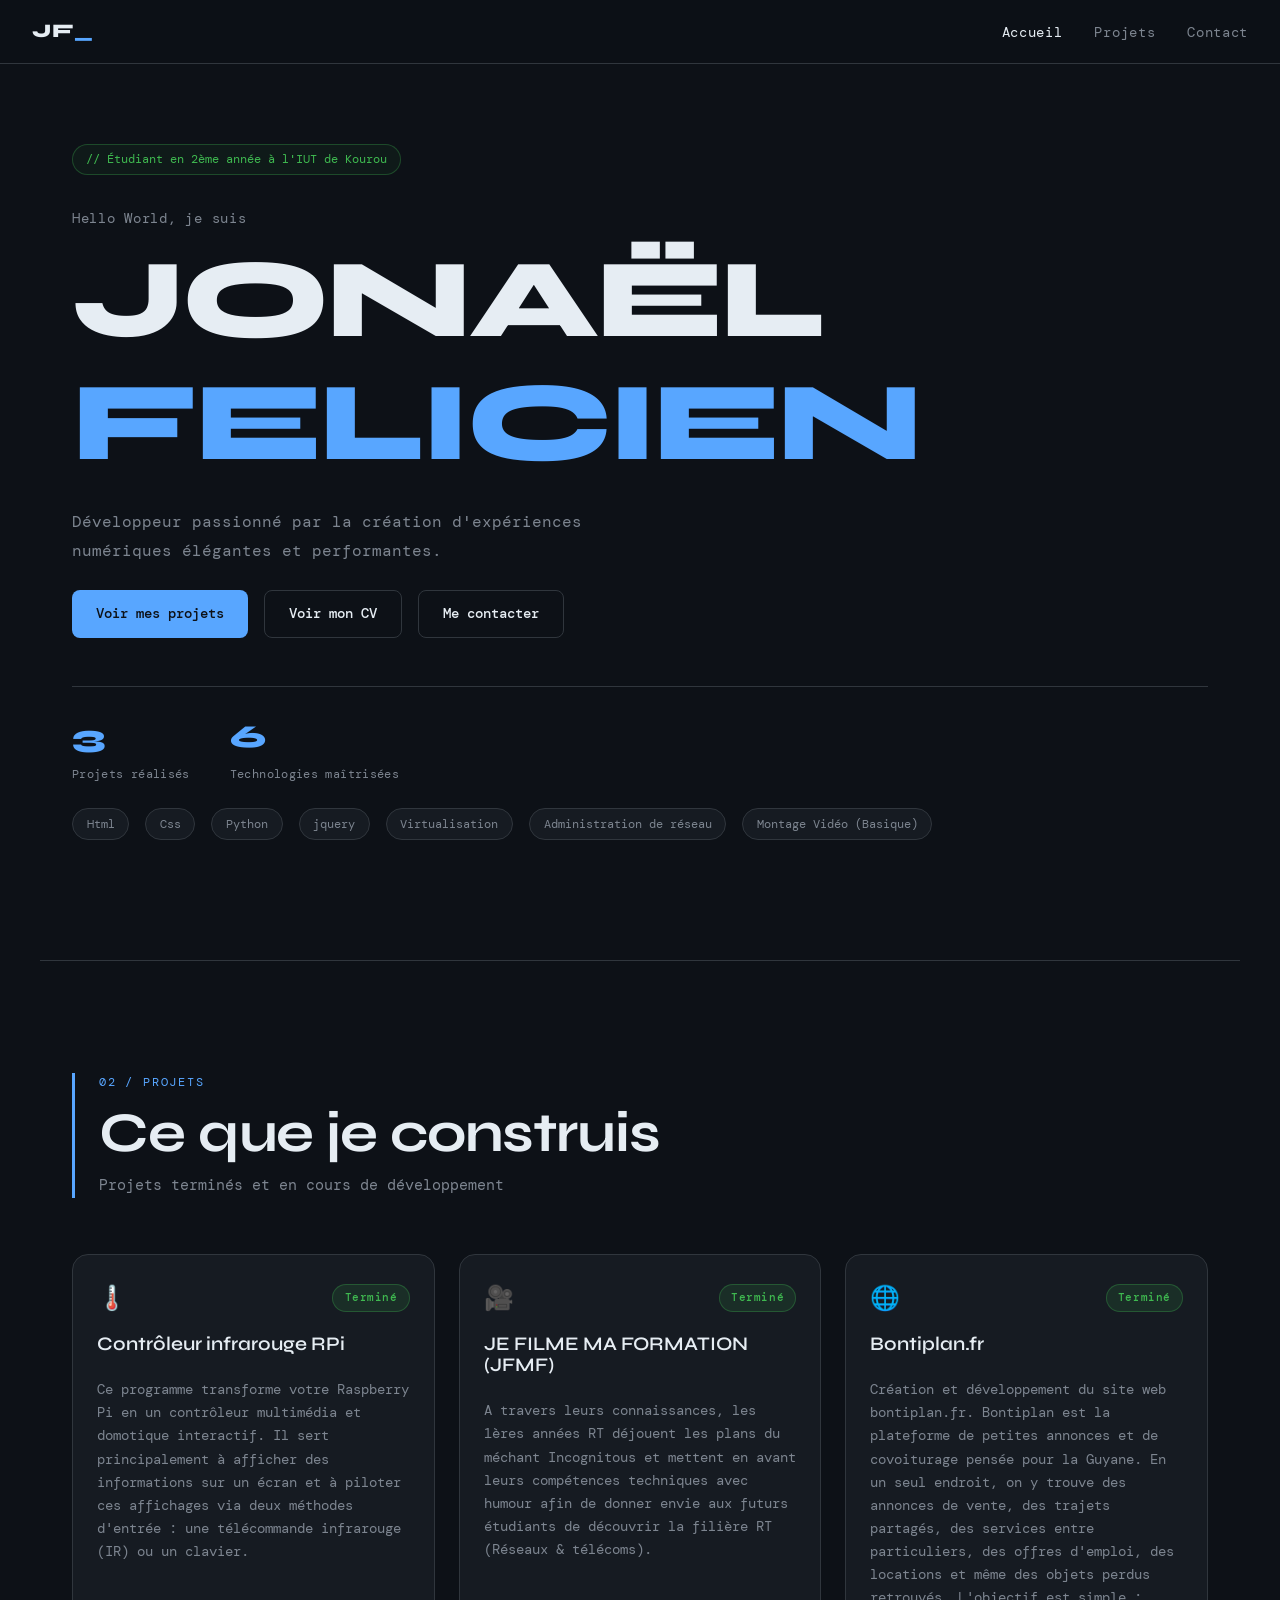
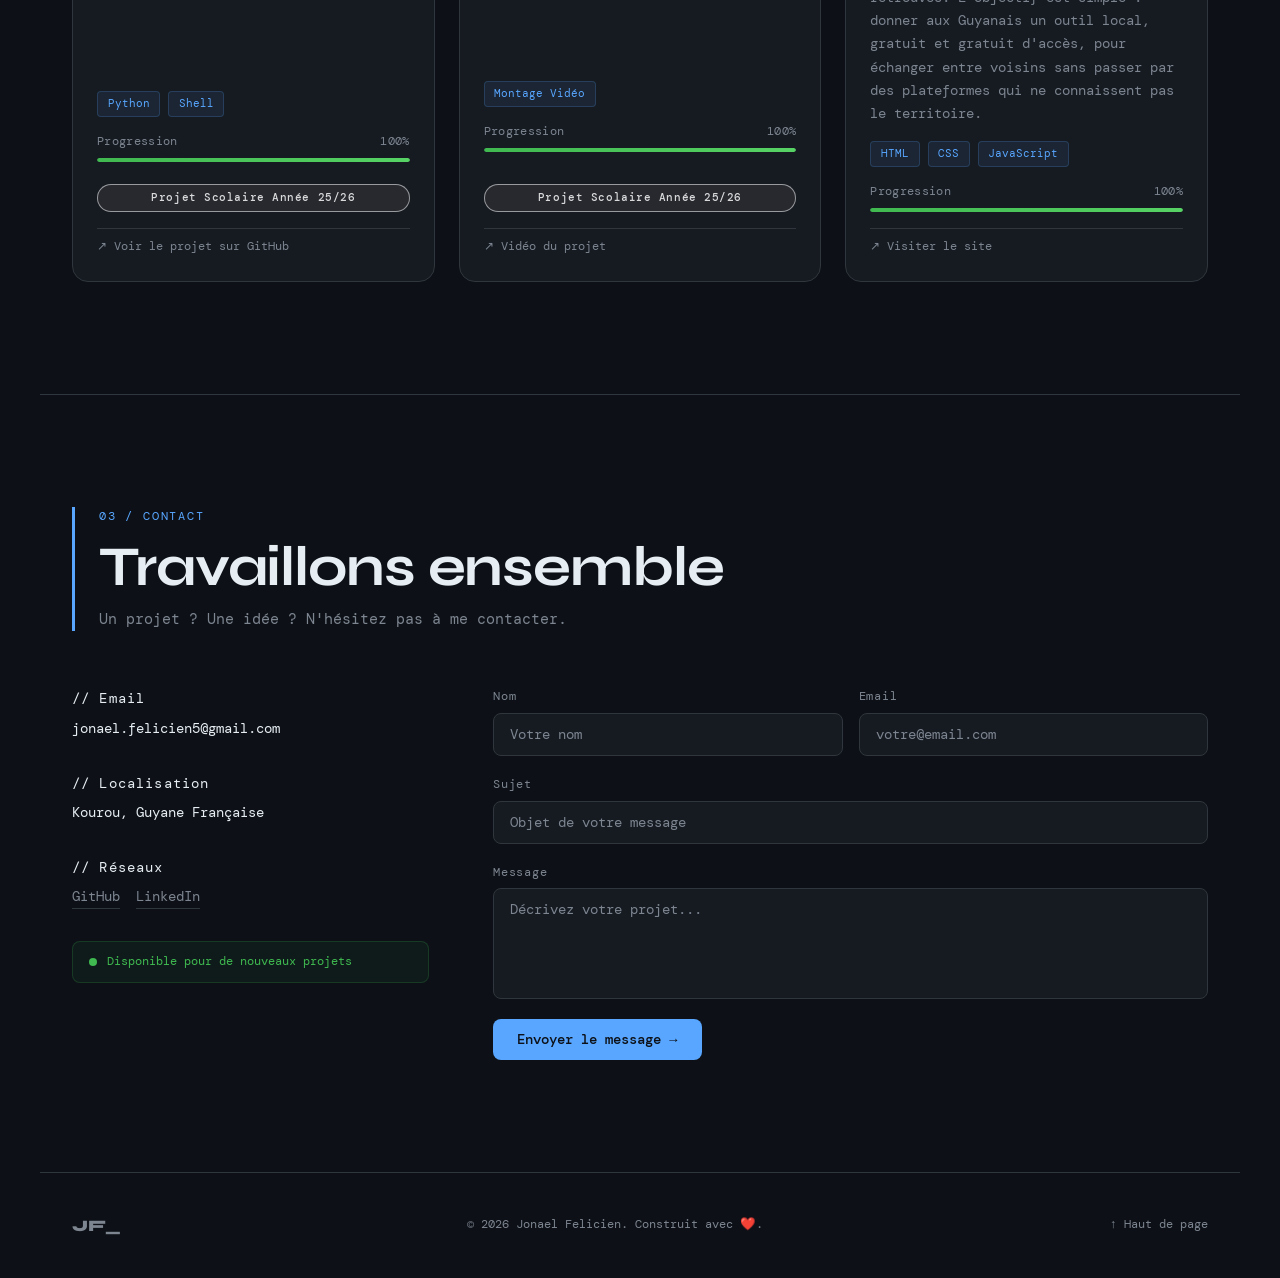
==== commit cfe19133: "Enhance project description for Bontiplan.fr Expanded project description to include details about B" ====
--- a/index.html
+++ b/index.html
@@ -151,7 +151,12 @@
           <span class="badge badge-done">Terminé</span>
         </div>
         <h3>Bontiplan.fr</h3>
-        <p>Création et développement du site web bontiplan.fr.</p>
+        <p>Création et développement du site web bontiplan.fr. Bontiplan est la plateforme de petites annonces 
+          et de covoiturage pensée pour la Guyane. En un seul endroit, on y trouve des annonces de vente, 
+          des trajets partagés, des services entre particuliers, des offres d'emploi, des locations 
+          et même des objets perdus retrouvés. L'objectif est simple : donner aux Guyanais un outil local,
+          gratuit et gratuit d'accès, pour échanger entre voisins sans passer par des plateformes qui ne 
+          connaissent pas le territoire.</p>
         <div class="tech-stack">
           <span>HTML</span>
           <span>CSS</span>
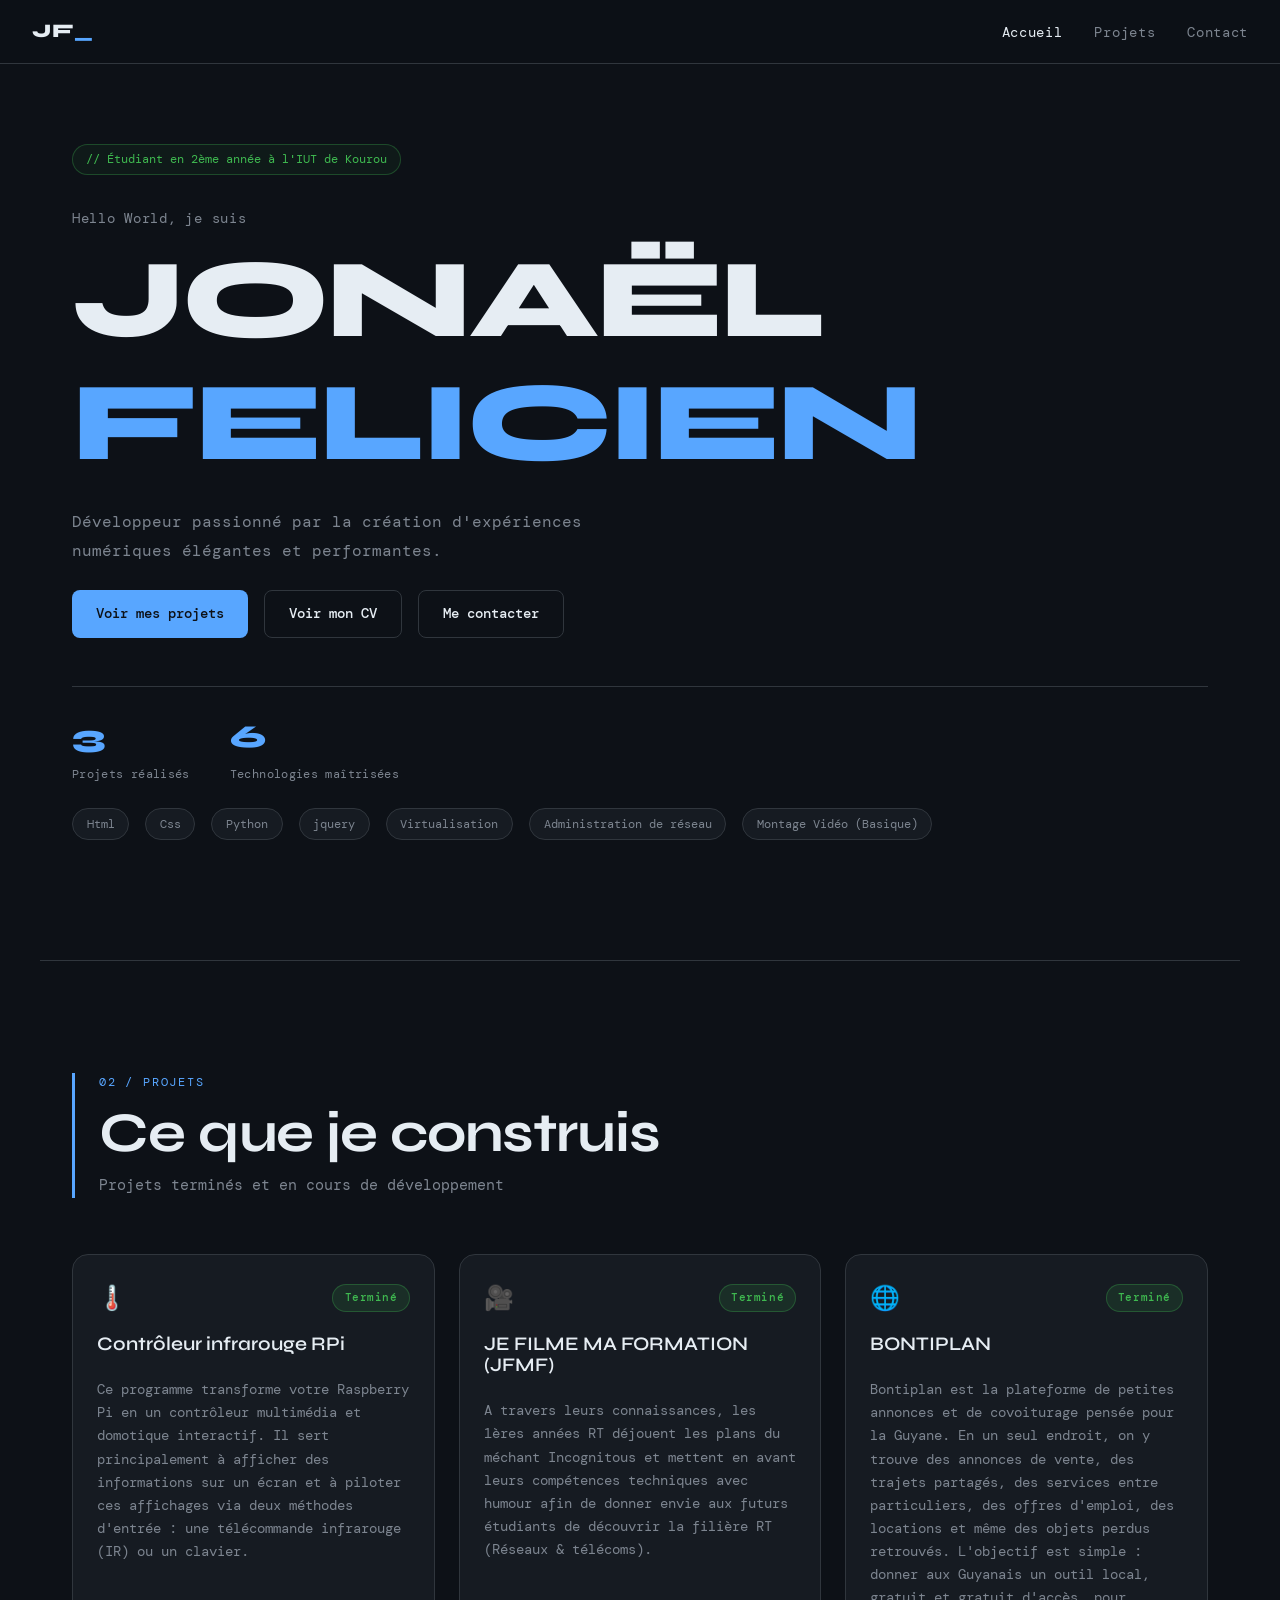
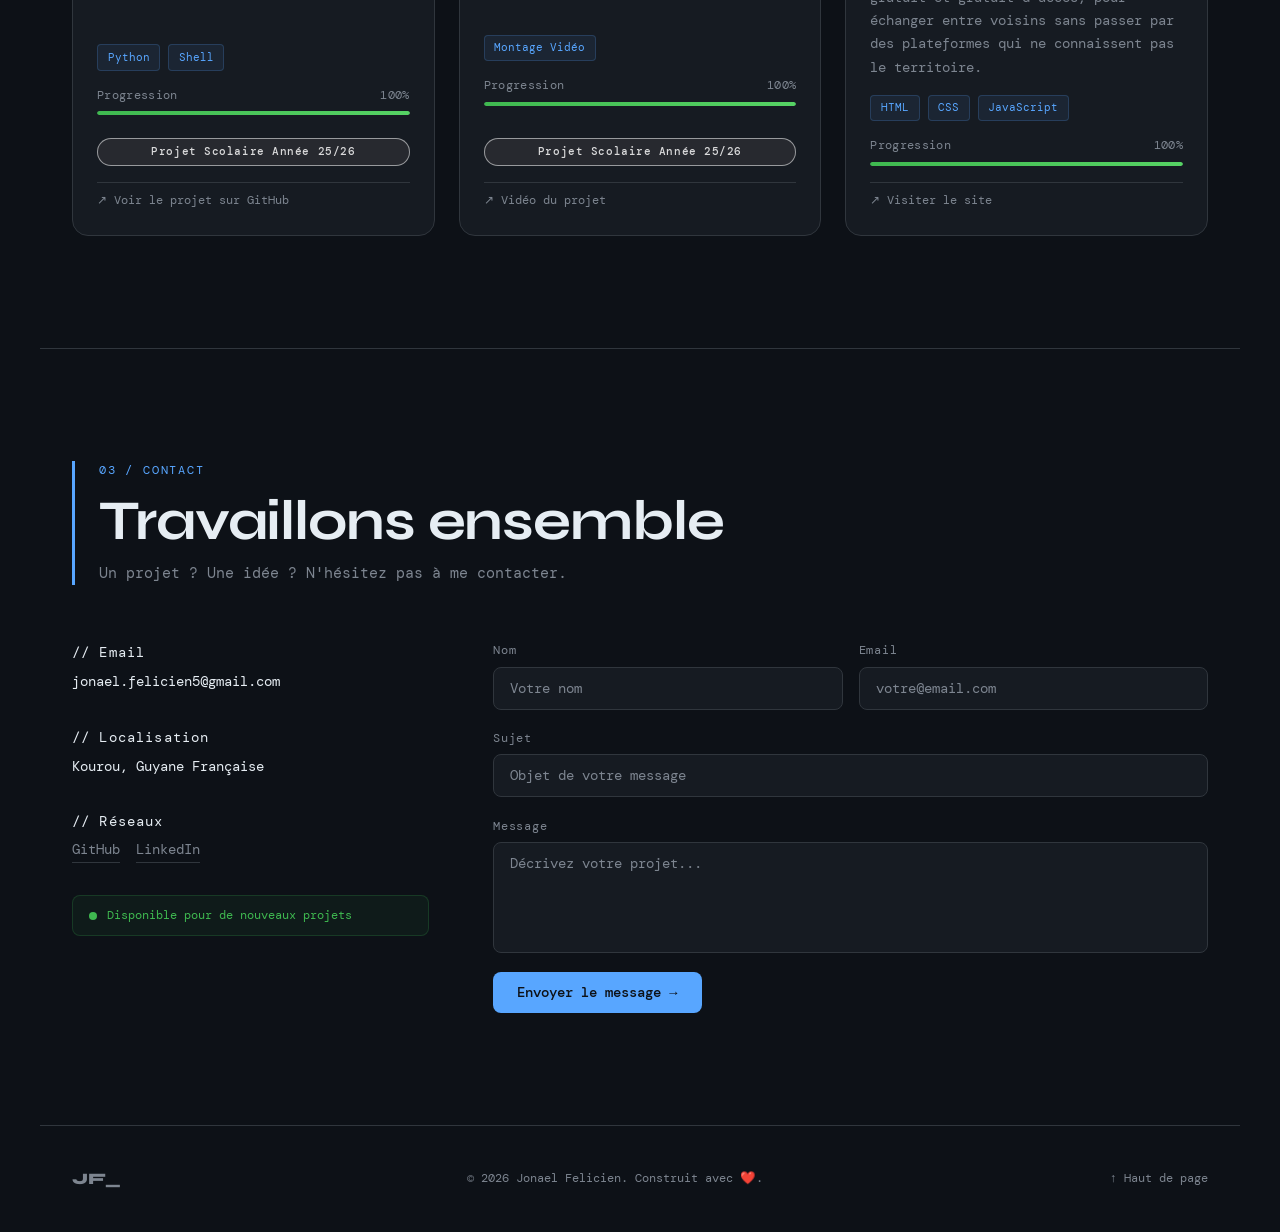
==== commit f18b80cc: "Change heading to 'BONTIPLAN' and update description Updated the heading and description for Bontipl" ====
--- a/index.html
+++ b/index.html
@@ -150,8 +150,8 @@
           <div class="card-icon">🌐</div>
           <span class="badge badge-done">Terminé</span>
         </div>
-        <h3>Bontiplan.fr</h3>
-        <p>Création et développement du site web bontiplan.fr. Bontiplan est la plateforme de petites annonces 
+        <h3>BONTIPLAN</h3>
+        <p>Bontiplan est la plateforme de petites annonces 
           et de covoiturage pensée pour la Guyane. En un seul endroit, on y trouve des annonces de vente, 
           des trajets partagés, des services entre particuliers, des offres d'emploi, des locations 
           et même des objets perdus retrouvés. L'objectif est simple : donner aux Guyanais un outil local,
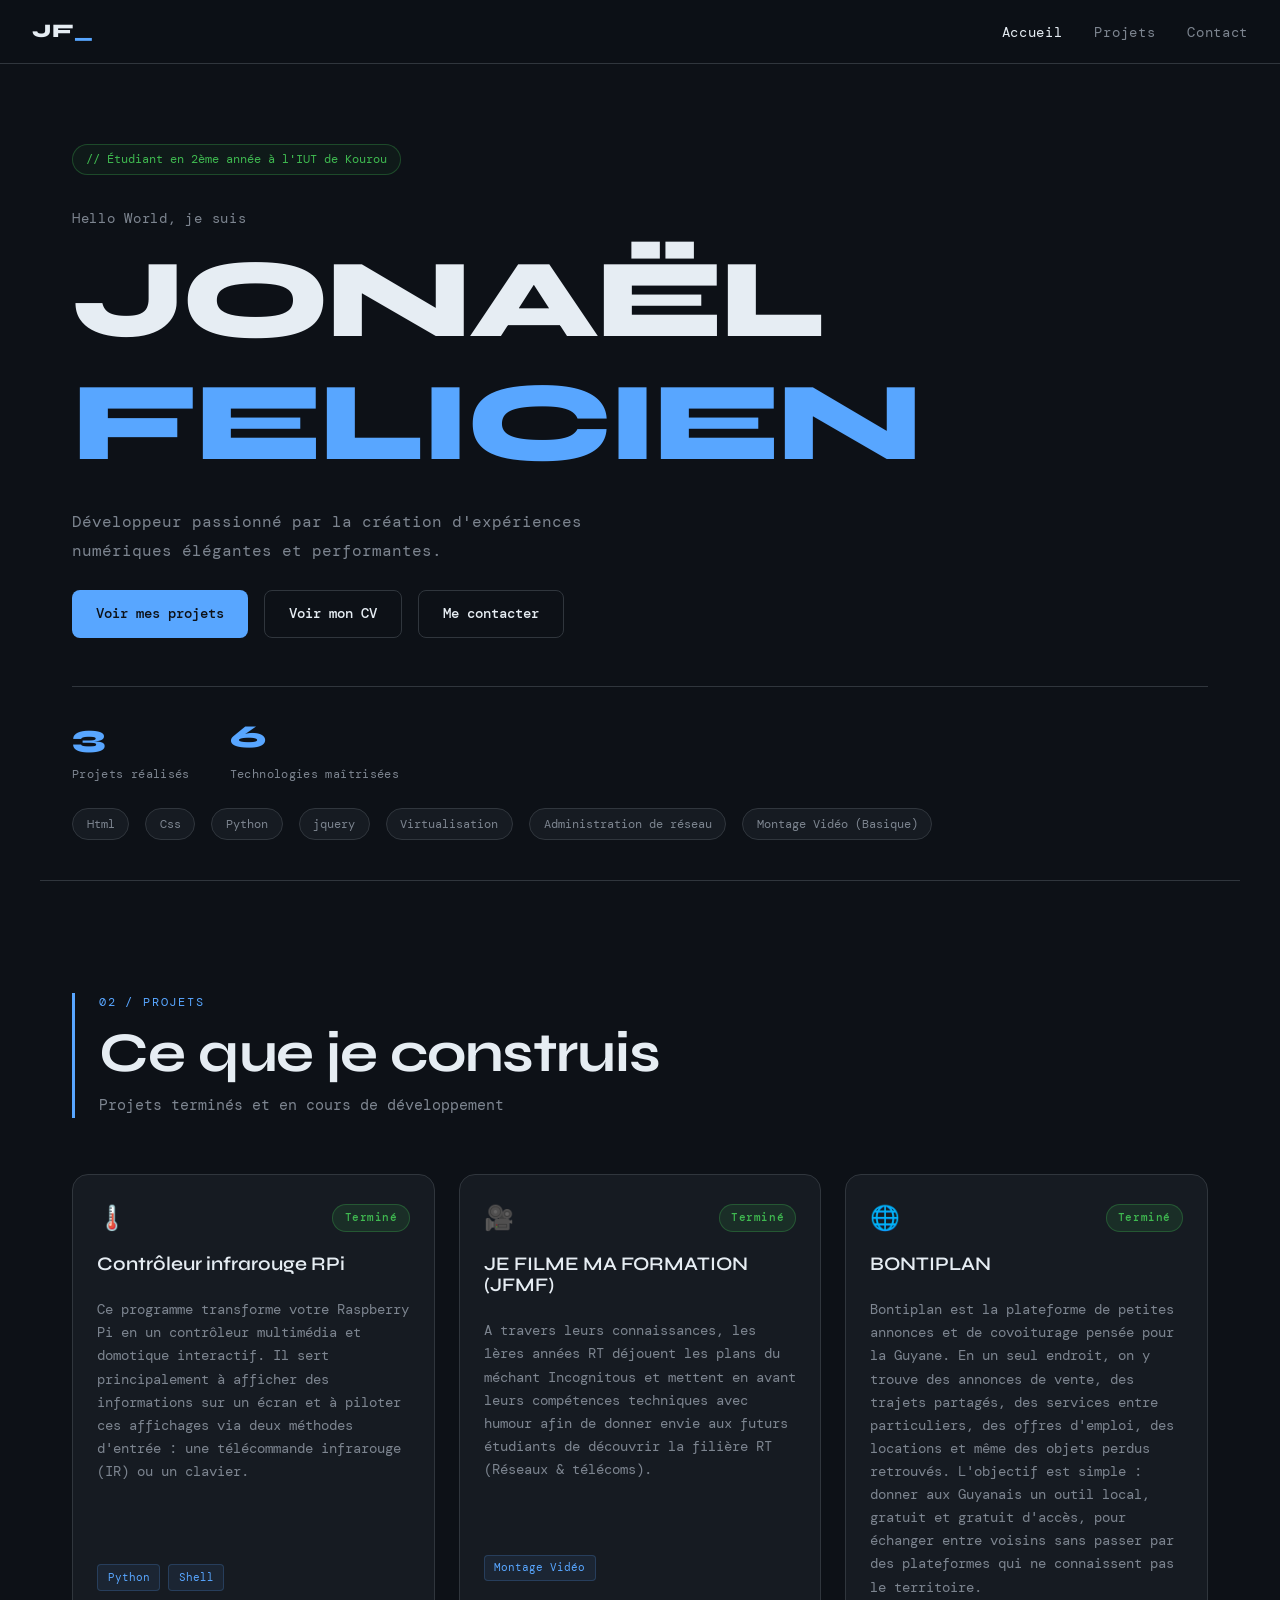
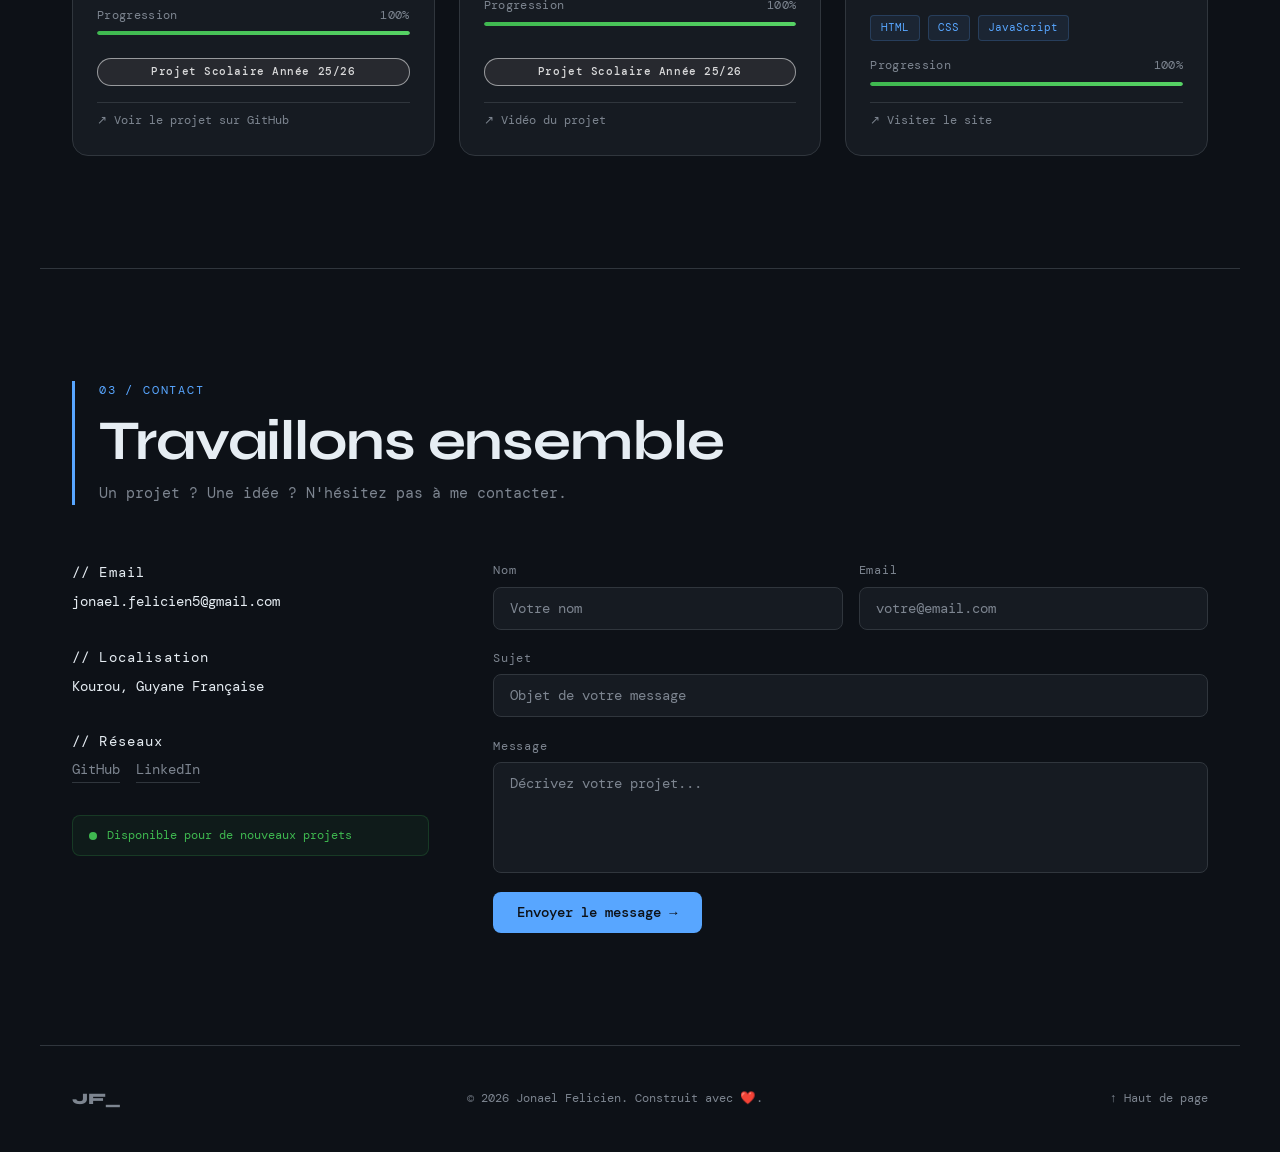
==== commit dd190cec: "Update index.html" ====
--- a/index.html
+++ b/index.html
@@ -48,7 +48,7 @@
         </p>
         <div class="hero-actions">
           <a href="#projets" class="btn-primary">Voir mes projets</a>
-          <a href="chemin/vers/ton_cv.pdf" target="_blank" class="btn-ghost">Voir mon CV</a>
+          <a href="./CV.pdf" target="_blank" class="btn-ghost">Voir mon CV</a>
           <a href="#contact" class="btn-ghost">Me contacter</a>
         </div>
       </div>
--- a/style.css
+++ b/style.css
@@ -195,7 +195,7 @@
   margin: 0 auto;
 }
 
-#accueil { padding-top: 9rem; }
+#accueil { padding-top: 9rem; padding-bottom: 2rem; }
 
 .section-header {
   margin-bottom: 3.5rem;
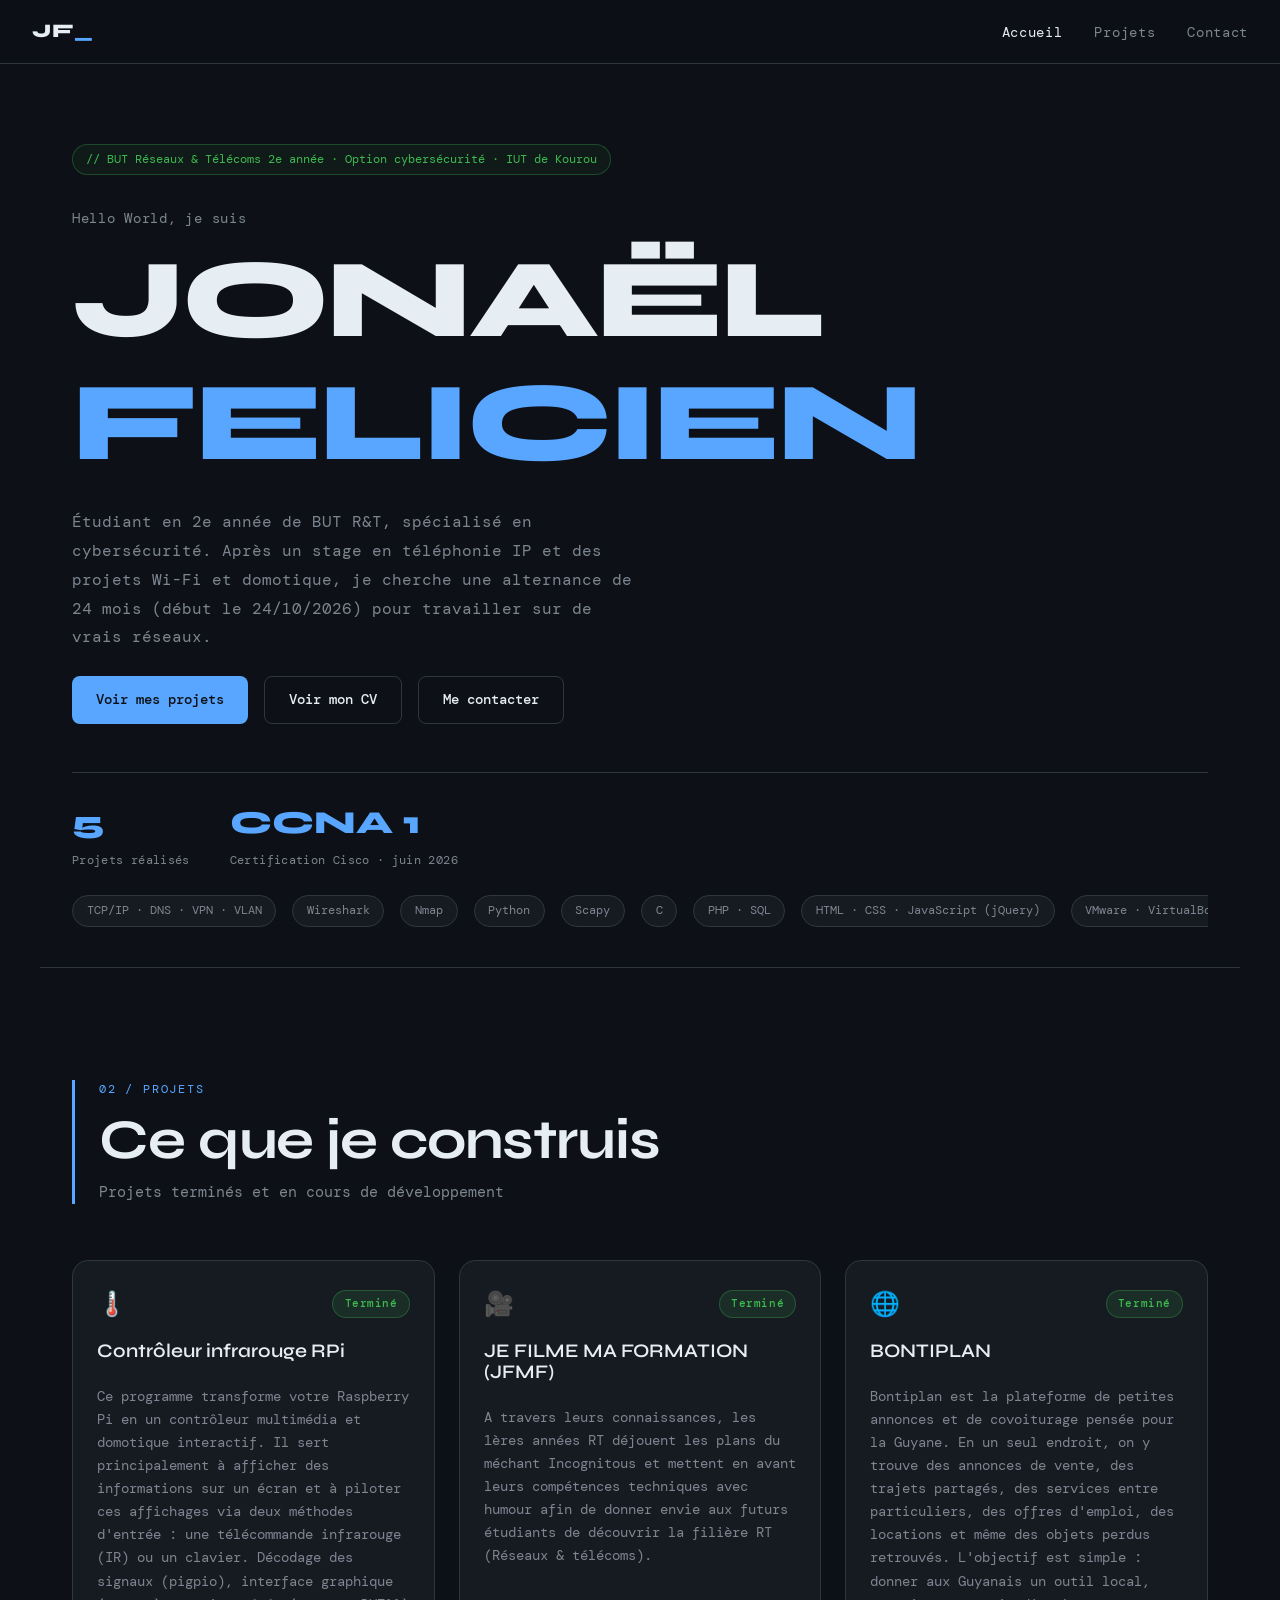
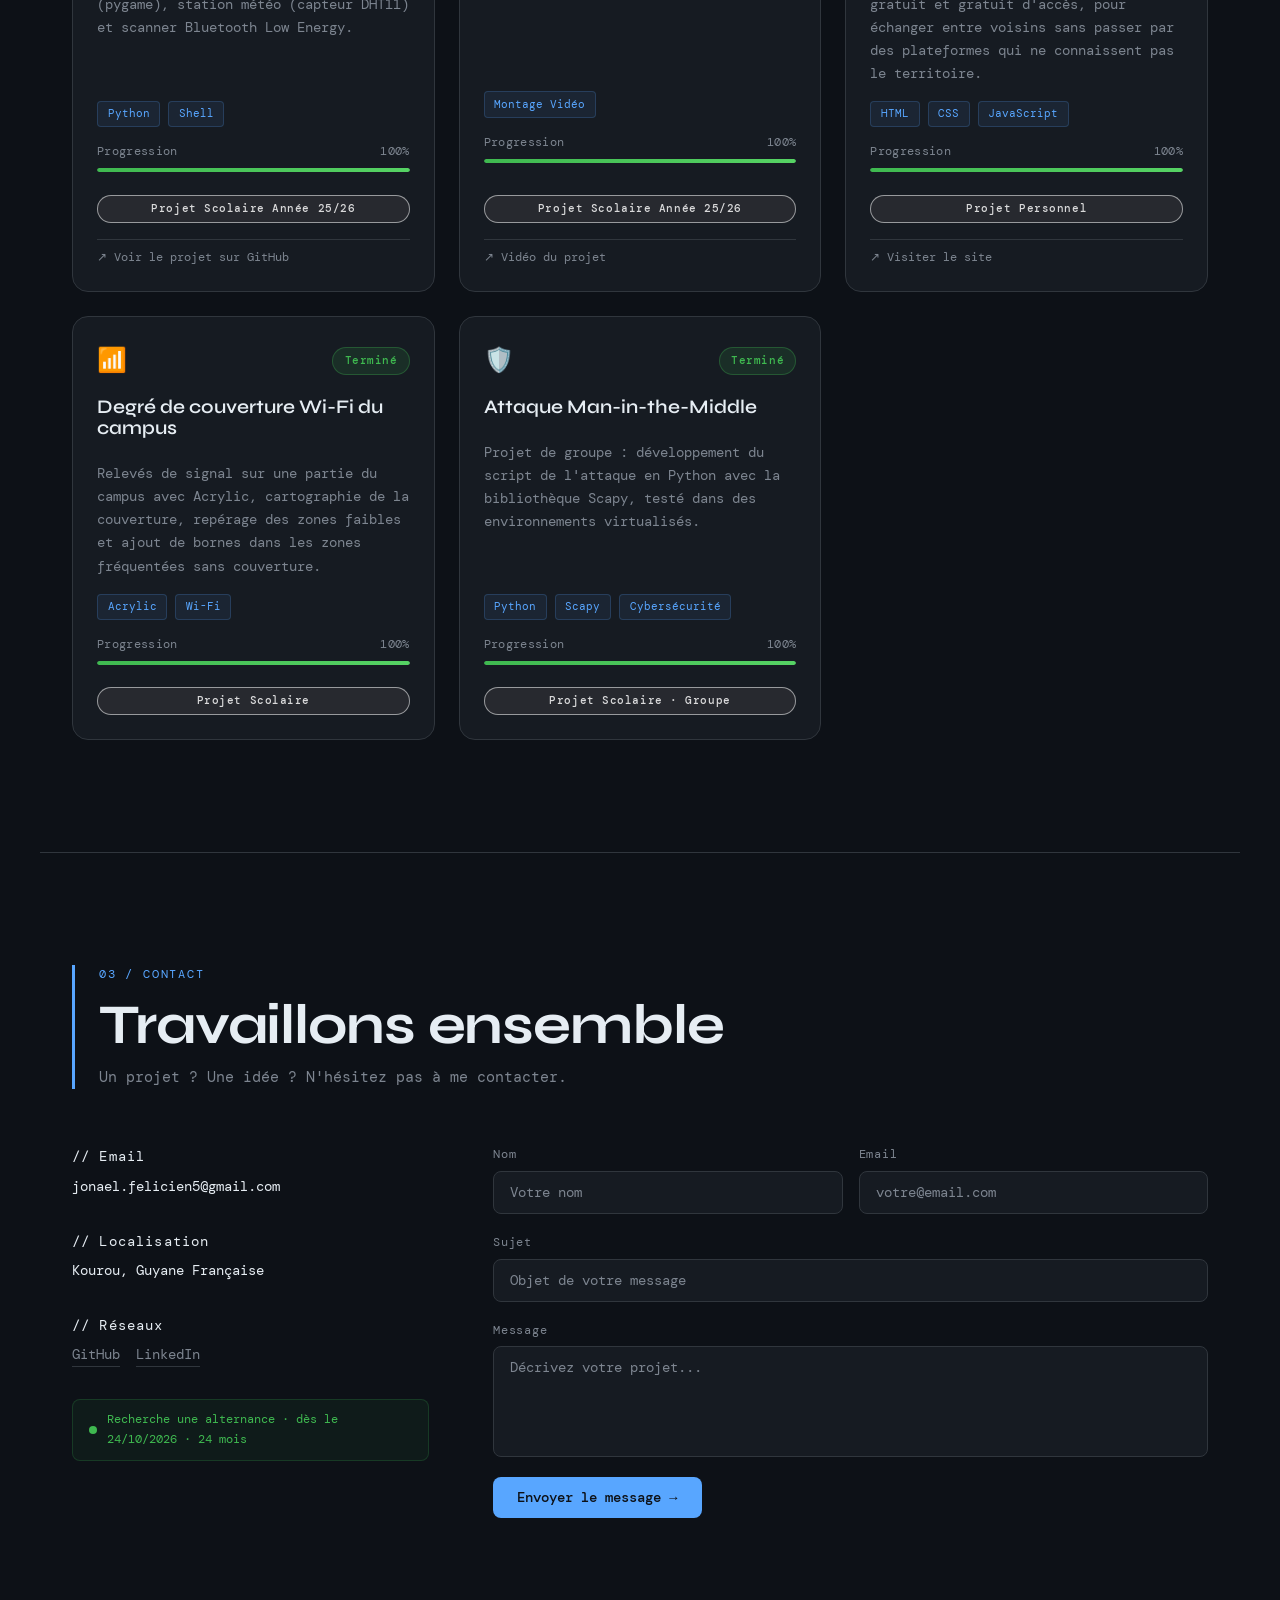
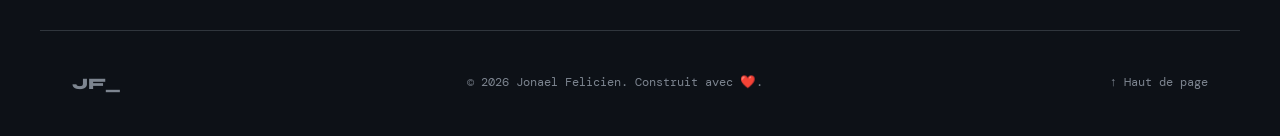
==== commit a9648328: "Add files via upload" ====
--- a/index.html
+++ b/index.html
@@ -14,7 +14,6 @@
 </head>
 
 <body>
-  <!-- Navigation -->
   <nav>
     <span class="nav-logo">JF<span class="blink">_</span></span>
     <ul>
@@ -27,24 +26,24 @@
     </button>
   </nav>
 
-  <!-- Mobile Menu -->
   <div class="mobile-menu">
     <a href="#accueil">Accueil</a>
     <a href="#projets">Projets</a>
     <a href="#contact">Contact</a>
   </div>
 
-  <!-- SECTION: Accueil -->
   <section id="accueil">
     <div class="hero-grid">
       <div class="hero-label">
-        <span class="tag">// Étudiant en 2ème année à l'IUT de Kourou</span>
+        <span class="tag">// BUT Réseaux &amp; Télécoms 2e année · Option cybersécurité · IUT de Kourou</span>
       </div>
       <div class="hero-content">
         <p class="hero-intro">Hello World, je suis</p>
         <h1>JONAËL<br /><em>FELICIEN</em></h1>
         <p class="hero-desc">
-          Développeur passionné par la création d'expériences numériques élégantes et performantes.
+          Étudiant en 2e année de BUT R&amp;T, spécialisé en cybersécurité. Après un stage en téléphonie IP et des
+          projets Wi-Fi et domotique, je cherche une alternance de 24 mois (début le 24/10/2026) pour travailler
+          sur de vrais réseaux.
         </p>
         <div class="hero-actions">
           <a href="#projets" class="btn-primary">Voir mes projets</a>
@@ -54,28 +53,31 @@
       </div>
       <div class="hero-stats">
         <div class="stat">
-          <span class="stat-num">3</span>
+          <span class="stat-num">5</span>
           <span class="stat-label">Projets réalisés</span>
         </div>
         <div class="stat">
-          <span class="stat-num">6</span>
-          <span class="stat-label">Technologies maîtrisées</span>
+          <span class="stat-num">CCNA 1</span>
+          <span class="stat-label">Certification Cisco · juin 2026</span>
         </div>
       </div>
     </div>
 
     <div class="skills-bar">
-      <span>Html</span>
-      <span>Css</span>
+      <span>TCP/IP · DNS · VPN · VLAN</span>
+      <span>Wireshark</span>
+      <span>Nmap</span>
       <span>Python</span>
-      <span>jquery</span>
-      <span>Virtualisation</span>
-      <span>Administration de réseau</span>
+      <span>Scapy</span>
+      <span>C</span>
+      <span>PHP · SQL</span>
+      <span>HTML · CSS · JavaScript (jQuery)</span>
+      <span>VMware · VirtualBox</span>
+      <span>Raspberry Pi · Arduino</span>
       <span>Montage Vidéo (Basique)</span>
     </div>
   </section>
 
-  <!-- SECTION: Projets -->
   <section id="projets">
     <div class="section-header" data-reveal>
       <span class="section-tag">02 / projets</span>
@@ -84,7 +86,6 @@
     </div>
 
     <div class="projects-grid">
-      <!-- Projet 1 -->
       <article class="project-card finished">
         <div class="card-top">
           <div class="card-icon">🌡️</div>
@@ -93,7 +94,8 @@
         <h3>Contrôleur infrarouge RPi</h3>
         <p>Ce programme transforme votre Raspberry Pi en un contrôleur multimédia et domotique interactif.
           Il sert principalement à afficher des informations sur un écran et à piloter ces affichages via deux
-          méthodes d'entrée : une télécommande infrarouge (IR) ou un clavier.
+          méthodes d'entrée : une télécommande infrarouge (IR) ou un clavier. Décodage des signaux (pigpio),
+          interface graphique (pygame), station météo (capteur DHT11) et scanner Bluetooth Low Energy.
         </p>
         <div class="tech-stack">
           <span>Python</span>
@@ -114,8 +116,6 @@
         </div>
       </article>
 
-
-      <!-- Projet 2 -->
       <article class="project-card finished">
         <div class="card-top">
           <div class="card-icon">🎥</div>
@@ -143,19 +143,18 @@
             class="link-icon">↗ Vidéo du projet</a>
         </div>
       </article>
-      
-      <!-- Projet 3 -->
+
       <article class="project-card finished">
         <div class="card-top">
           <div class="card-icon">🌐</div>
           <span class="badge badge-done">Terminé</span>
         </div>
         <h3>BONTIPLAN</h3>
-        <p>Bontiplan est la plateforme de petites annonces 
-          et de covoiturage pensée pour la Guyane. En un seul endroit, on y trouve des annonces de vente, 
-          des trajets partagés, des services entre particuliers, des offres d'emploi, des locations 
+        <p>Bontiplan est la plateforme de petites annonces
+          et de covoiturage pensée pour la Guyane. En un seul endroit, on y trouve des annonces de vente,
+          des trajets partagés, des services entre particuliers, des offres d'emploi, des locations
           et même des objets perdus retrouvés. L'objectif est simple : donner aux Guyanais un outil local,
-          gratuit et gratuit d'accès, pour échanger entre voisins sans passer par des plateformes qui ne 
+          gratuit et gratuit d'accès, pour échanger entre voisins sans passer par des plateformes qui ne
           connaissent pas le territoire.</p>
         <div class="tech-stack">
           <span>HTML</span>
@@ -170,15 +169,64 @@
           <div class="progress-track">
             <div class="progress-fill" data-width="100"></div>
           </div>
+          <span class="badge badge-ps">Projet Personnel</span>
         </div>
         <div class="card-links">
           <a href="https://bontiplan.fr" target="_blank" class="link-icon">↗ Visiter le site</a>
         </div>
       </article>
+
+      <article class="project-card finished">
+        <div class="card-top">
+          <div class="card-icon">📶</div>
+          <span class="badge badge-done">Terminé</span>
+        </div>
+        <h3>Degré de couverture Wi-Fi du campus</h3>
+        <p>Relevés de signal sur une partie du campus avec Acrylic, cartographie de la couverture, repérage
+          des zones faibles et ajout de bornes dans les zones fréquentées sans couverture.</p>
+        <div class="tech-stack">
+          <span>Acrylic</span>
+          <span>Wi-Fi</span>
+        </div>
+        <div class="progress-wrap">
+          <div class="progress-header">
+            <span>Progression</span>
+            <span>100%</span>
+          </div>
+          <div class="progress-track">
+            <div class="progress-fill" data-width="100"></div>
+          </div>
+          <span class="badge badge-ps">Projet Scolaire</span>
+        </div>
+      </article>
+
+      <article class="project-card finished">
+        <div class="card-top">
+          <div class="card-icon">🛡️</div>
+          <span class="badge badge-done">Terminé</span>
+        </div>
+        <h3>Attaque Man-in-the-Middle</h3>
+        <p>Projet de groupe : développement du script de l'attaque en Python avec la bibliothèque Scapy,
+          testé dans des environnements virtualisés.</p>
+        <div class="tech-stack">
+          <span>Python</span>
+          <span>Scapy</span>
+          <span>Cybersécurité</span>
+        </div>
+        <div class="progress-wrap">
+          <div class="progress-header">
+            <span>Progression</span>
+            <span>100%</span>
+          </div>
+          <div class="progress-track">
+            <div class="progress-fill" data-width="100"></div>
+          </div>
+          <span class="badge badge-ps">Projet Scolaire · Groupe</span>
+        </div>
+      </article>
     </div>
   </section>
 
-  <!-- SECTION: Contact -->
   <section id="contact">
     <div class="section-header">
       <span class="section-tag">03 / contact</span>
@@ -204,18 +252,11 @@
           </div>
         </div>
 
-       
           <div class="availability-badge">
             <span class="dot"></span>
-            Disponible pour de nouveaux projets
-          </div>
-        
- <!--
-        <div class="not-availability-badge">
-          <span class="not-dot"></span>
-          Pas encore disponible
-        </div>
- -->
+            Recherche une alternance · dès le 24/10/2026 · 24 mois
+          </div>
+
       </div>
 
       <form class="contact-form" id="contactForm" action="https://formspree.io/f/xlgwkova" method="POST">
@@ -243,7 +284,6 @@
     </div>
   </section>
 
-  <!-- Footer -->
   <footer>
     <span class="footer-logo">JF_</span>
     <p>© 2026 Jonael Felicien. Construit avec ❤️.</p>
--- a/style.css
+++ b/style.css
@@ -1,6 +1,4 @@
-/* =========================================
-   JONAEL FELICIEN — Portfolio CSS
-   ========================================= */
+
 
 :root {
   --bg:        #0d1117;
@@ -37,16 +35,13 @@
   overflow-x: hidden;
 }
 
-/* ---- Scrollbar ---- */
 ::-webkit-scrollbar { width: 6px; }
 ::-webkit-scrollbar-track { background: var(--bg); }
 ::-webkit-scrollbar-thumb { background: var(--border); border-radius: 3px; }
 ::-webkit-scrollbar-thumb:hover { background: var(--muted); }
 
-/* ---- Selection ---- */
 ::selection { background: var(--accent); color: var(--bg); }
 
-/* ---- Typography ---- */
 h1, h2, h3 {
   font-family: 'Syne', sans-serif;
   line-height: 1.1;
@@ -84,9 +79,6 @@
 }
 a:hover { opacity: 0.8; }
 
-/* ============================
-   NAVIGATION
-   ============================ */
 nav {
   position: fixed;
   top: 0;
@@ -159,9 +151,6 @@
   transform: translateY(-7px) rotate(-45deg);
 }
 
-/* ============================
-   MOBILE MENU
-   ============================ */
 .mobile-menu {
   display: none;
   position: fixed;
@@ -186,9 +175,6 @@
   color: var(--text);
 }
 
-/* ============================
-   SECTIONS — shared
-   ============================ */
 section {
   padding: 7rem 2rem;
   max-width: 1200px;
@@ -218,9 +204,6 @@
   font-size: 0.95rem;
 }
 
-/* ============================
-   HERO
-   ============================ */
 .hero-grid {
   display: grid;
   grid-template-columns: 1fr;
@@ -249,7 +232,7 @@
   color: var(--muted);
   max-width: 560px;
   line-height: 1.8;
-  margin: 1.5rem 0 1.5rem; /* Réduction des espaces ici */
+  margin: 1.5rem 0 1.5rem;
 }
 
 .hero-actions {
@@ -295,8 +278,8 @@
 .hero-stats {
   display: flex;
   gap: 2.5rem;
-  margin-top: 1rem; /* Réduction de l'espace haut */
-  padding-top: 1.5rem; /* Réduction de l'espace padding */
+  margin-top: 1rem;
+  padding-top: 1.5rem;
   border-top: 1px solid var(--border);
   flex-wrap: wrap;
 }
@@ -320,9 +303,8 @@
   letter-spacing: 0.03em;
 }
 
-/* ---- Skills scrolling bar ---- */
 .skills-bar {
-  margin-top: 1.5rem; /* Réduction de l'espace haut */
+  margin-top: 1.5rem;
   display: flex;
   gap: 1rem;
   overflow-x: auto;
@@ -343,9 +325,6 @@
 }
 .skills-bar span:hover { color: var(--accent); border-color: var(--accent); }
 
-/* ============================
-   PROJECTS
-   ============================ */
 #projets { border-top: 1px solid var(--border); }
 
 .projects-grid {
@@ -434,7 +413,6 @@
   border-radius: 4px;
 }
 
-/* ---- Progress bars ---- */
 .progress-wrap { display: flex; flex-direction: column; gap: 0.4rem; }
 
 .progress-header {
@@ -482,9 +460,6 @@
 }
 .link-icon:hover { color: var(--accent); }
 
-/* ============================
-   CONTACT
-   ============================ */
 #contact { border-top: 1px solid var(--border); }
 
 .contact-layout {
@@ -580,7 +555,6 @@
   50% { box-shadow: 0 0 0 6px rgba(63, 185, 80, 0); }
 }
 
-/* ---- Form ---- */
 .contact-form {
   display: flex;
   flex-direction: column;
@@ -638,9 +612,6 @@
   border-radius: var(--radius);
 }
 
-/* ============================
-   FOOTER
-   ============================ */
 footer {
   border-top: 1px solid var(--border);
   padding: 2.5rem 2rem;
@@ -672,9 +643,6 @@
 }
 .back-top:hover { color: var(--accent); }
 
-/* ============================
-   REVEAL ANIMATION — hors-écran seulement
-   ============================ */
 [data-reveal] {
   opacity: 0;
   transform: translateY(24px);
@@ -685,9 +653,6 @@
   transform: translateY(0);
 }
 
-/* ============================
-   RESPONSIVE
-   ============================ */
 @media (max-width: 900px) {
   .contact-layout {
     grid-template-columns: 1fr;
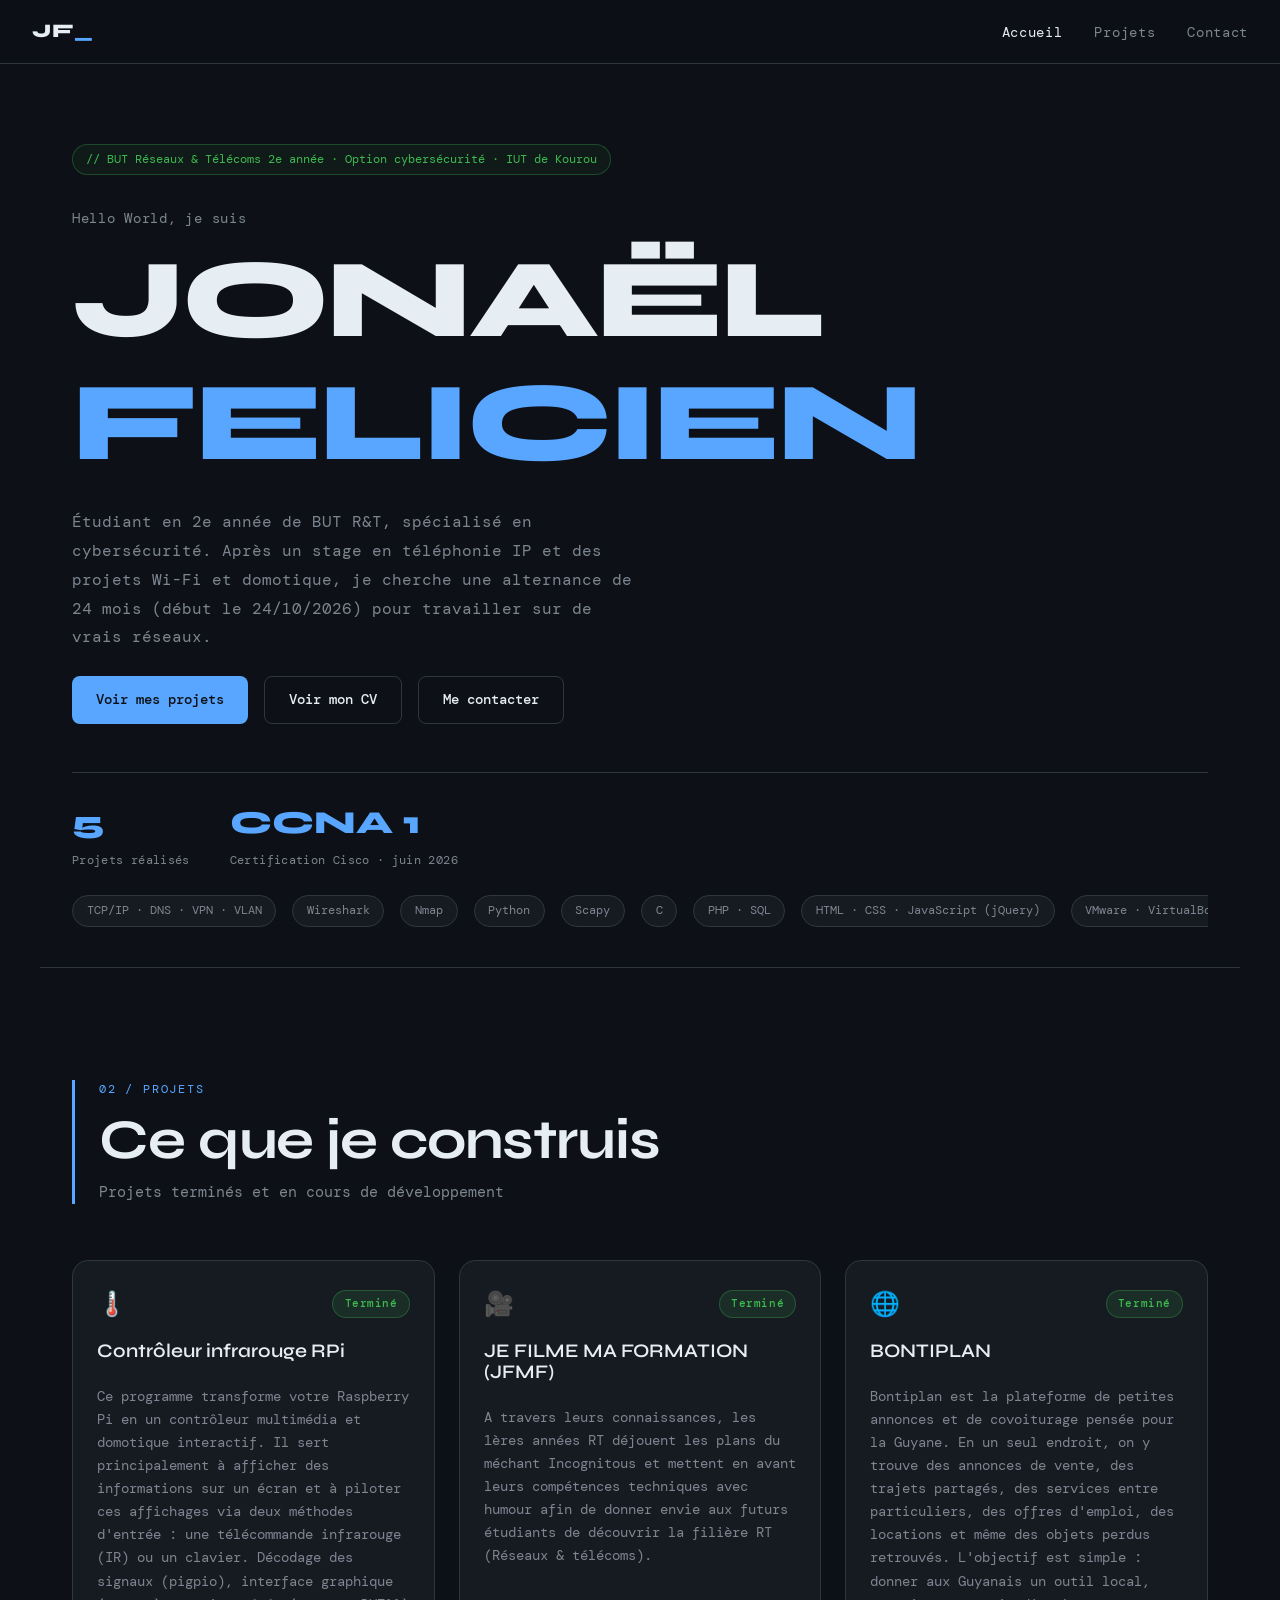
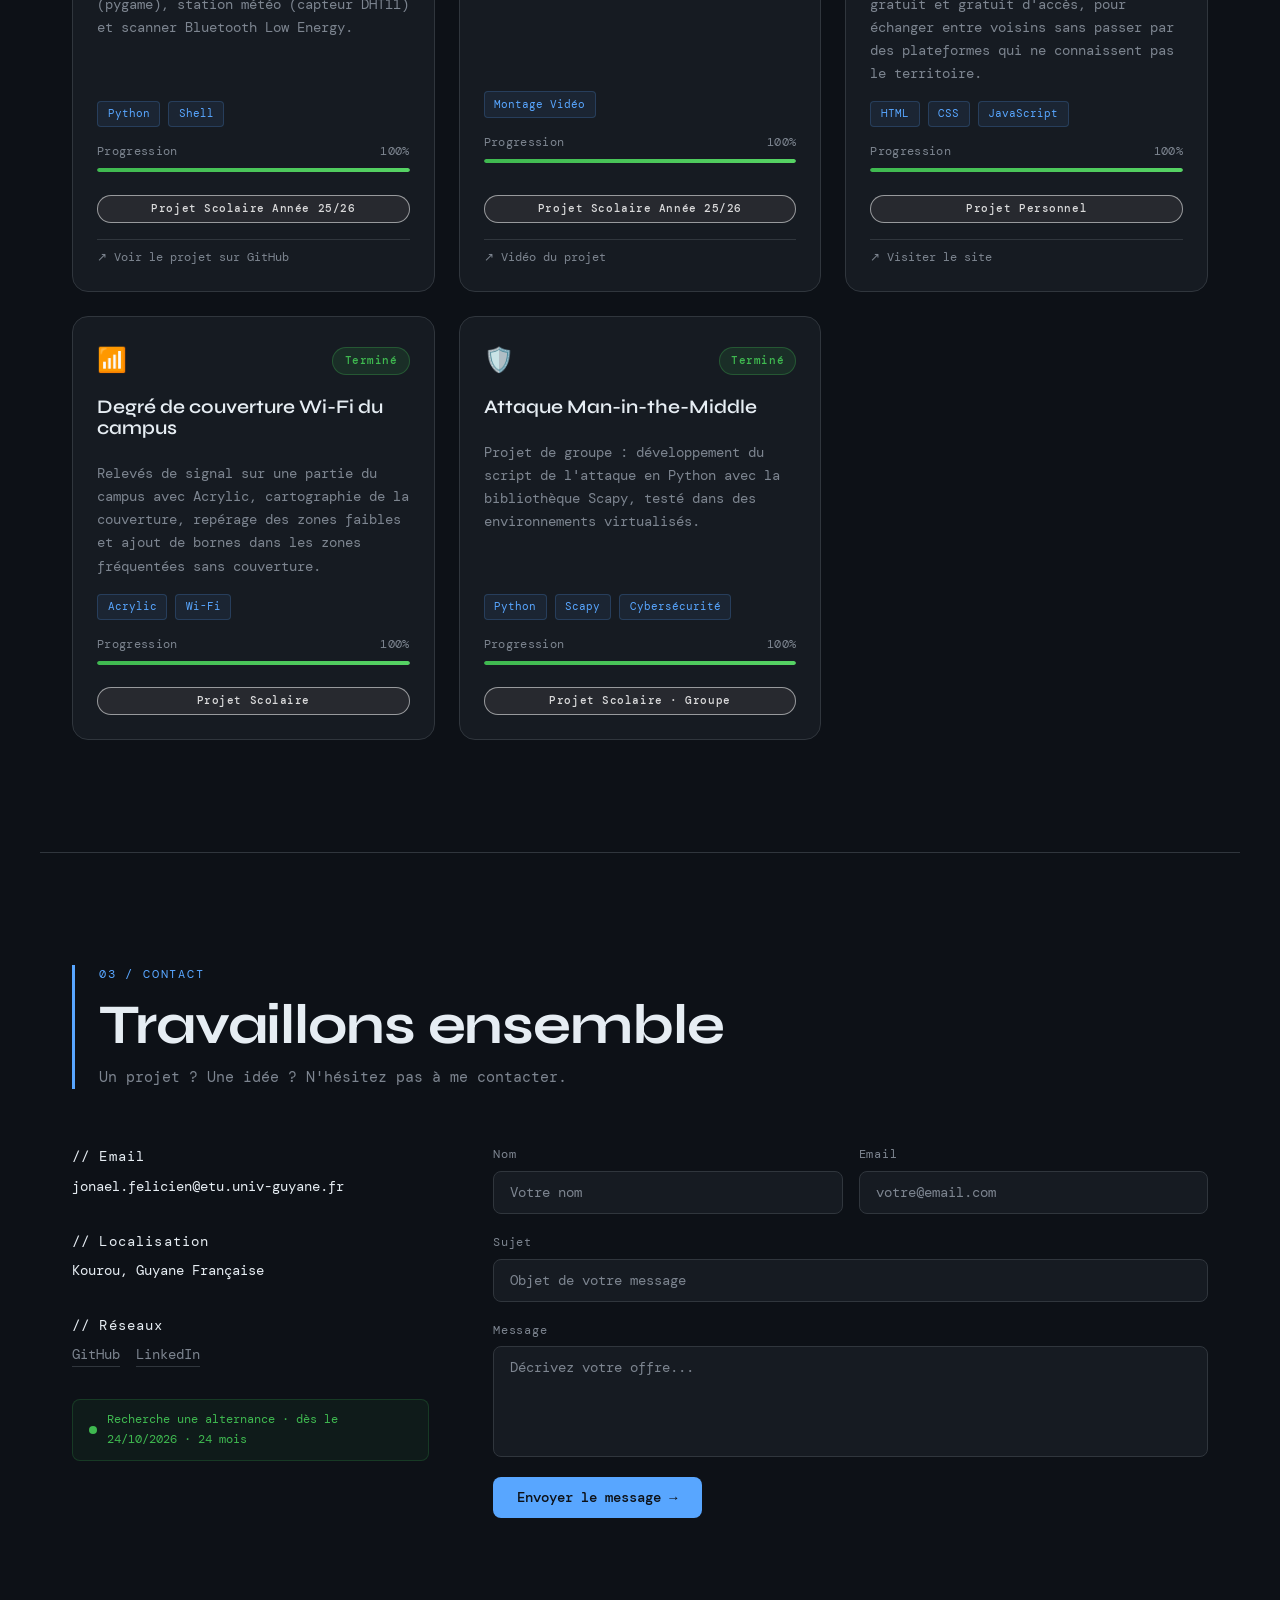
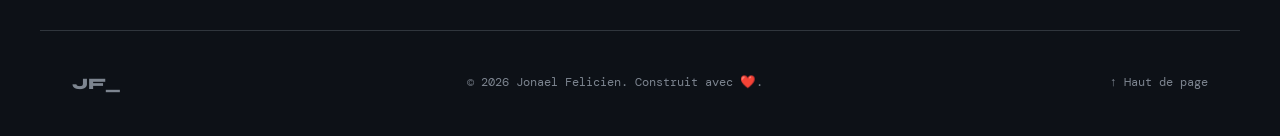
==== commit 2a0520e3: "Modify contact email and form message placeholder Updated email address and textarea placeholder tex" ====
--- a/index.html
+++ b/index.html
@@ -238,7 +238,7 @@
       <div class="contact-info">
         <div class="contact-item">
           <span class="contact-label">// Email</span>
-          <a href="mailto:jonael.felicien5@gmail.com"><span>jonael.felicien5@gmail.com</span></a>
+          <a href="mailto:jonael.felicien5@gmail.com"><span>jonael.felicien@etu.univ-guyane.fr</span></a>
         </div>
         <div class="contact-item">
           <span class="contact-label">// Localisation</span>
@@ -276,7 +276,7 @@
         </div>
         <div class="form-group">
           <label for="message">Message</label>
-          <textarea id="message" name="message" rows="5" placeholder="Décrivez votre projet..." required></textarea>
+          <textarea id="message" name="message" rows="5" placeholder="Décrivez votre offre..." required></textarea>
         </div>
         <button type="submit" class="btn-primary">Envoyer le message →</button>
         <p class="form-success" id="formSuccess">Message envoyé avec succès ! Je vous répondrai bientôt.</p>
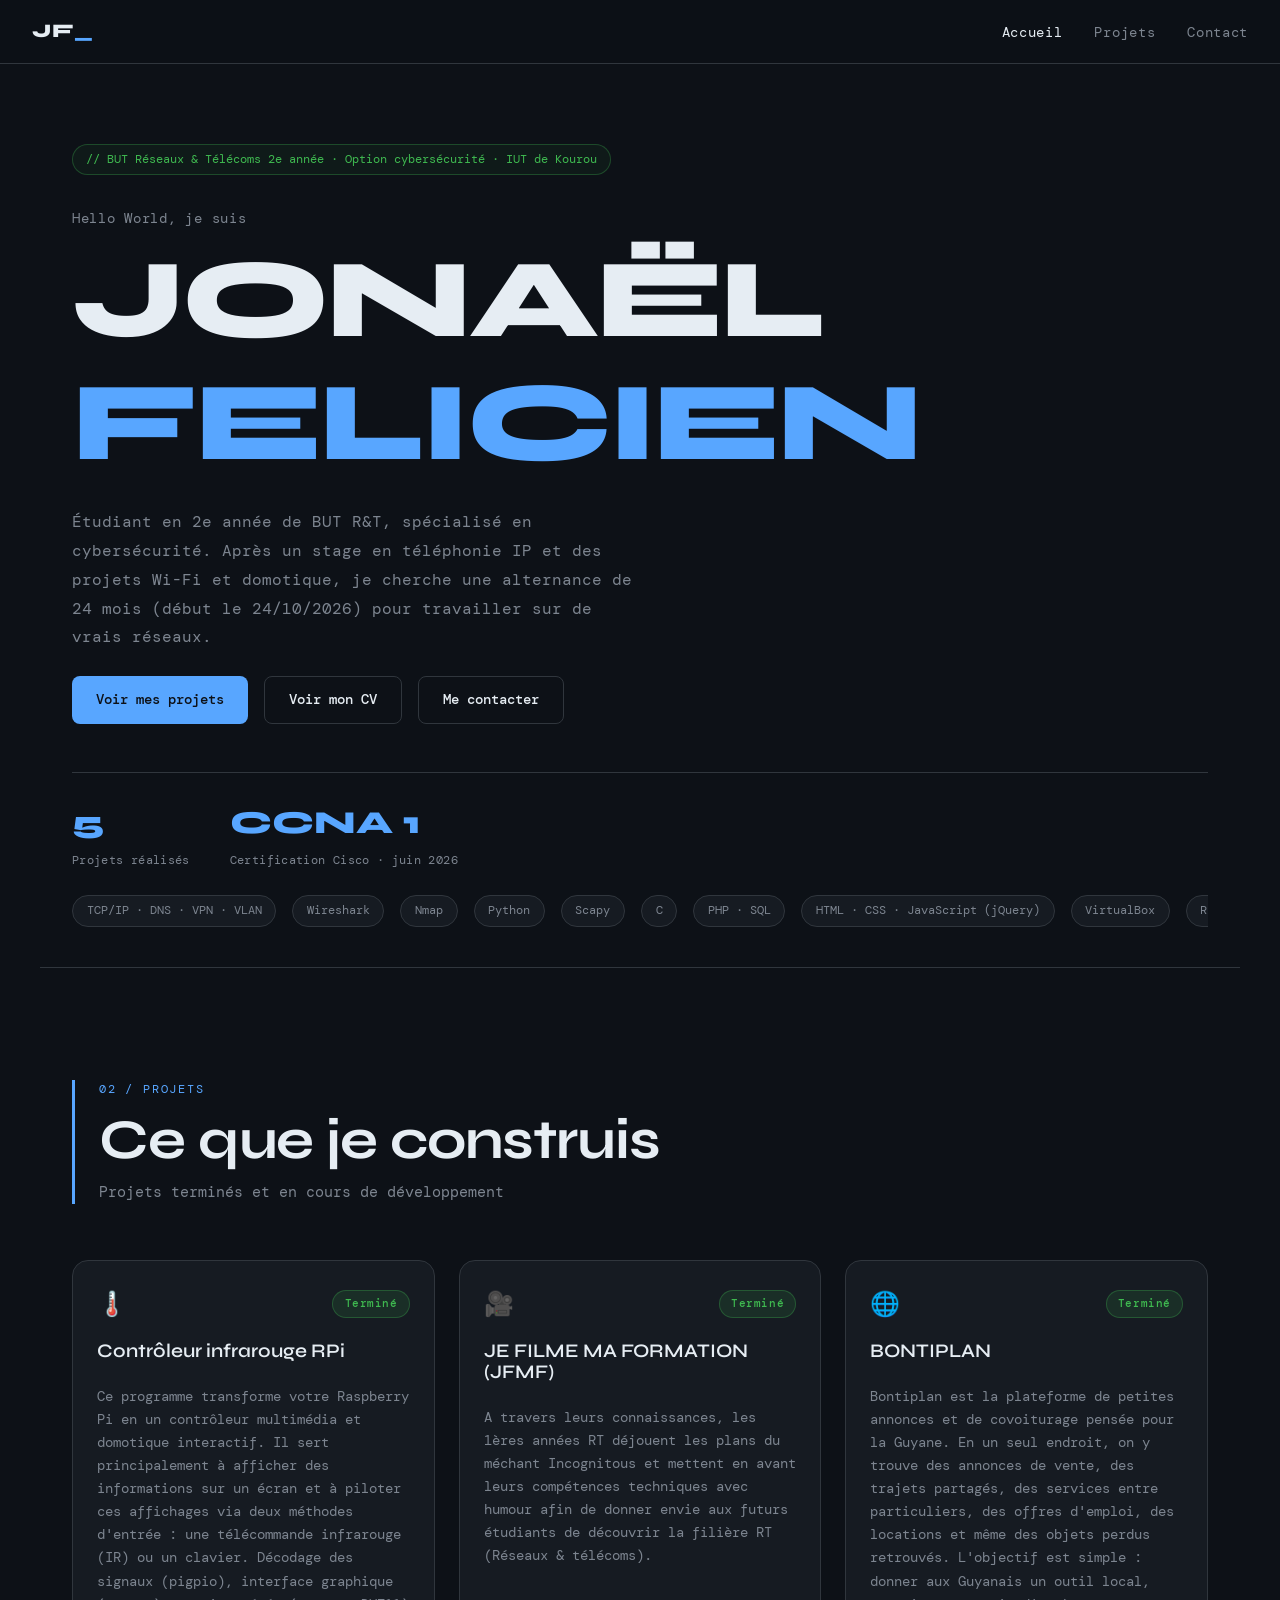
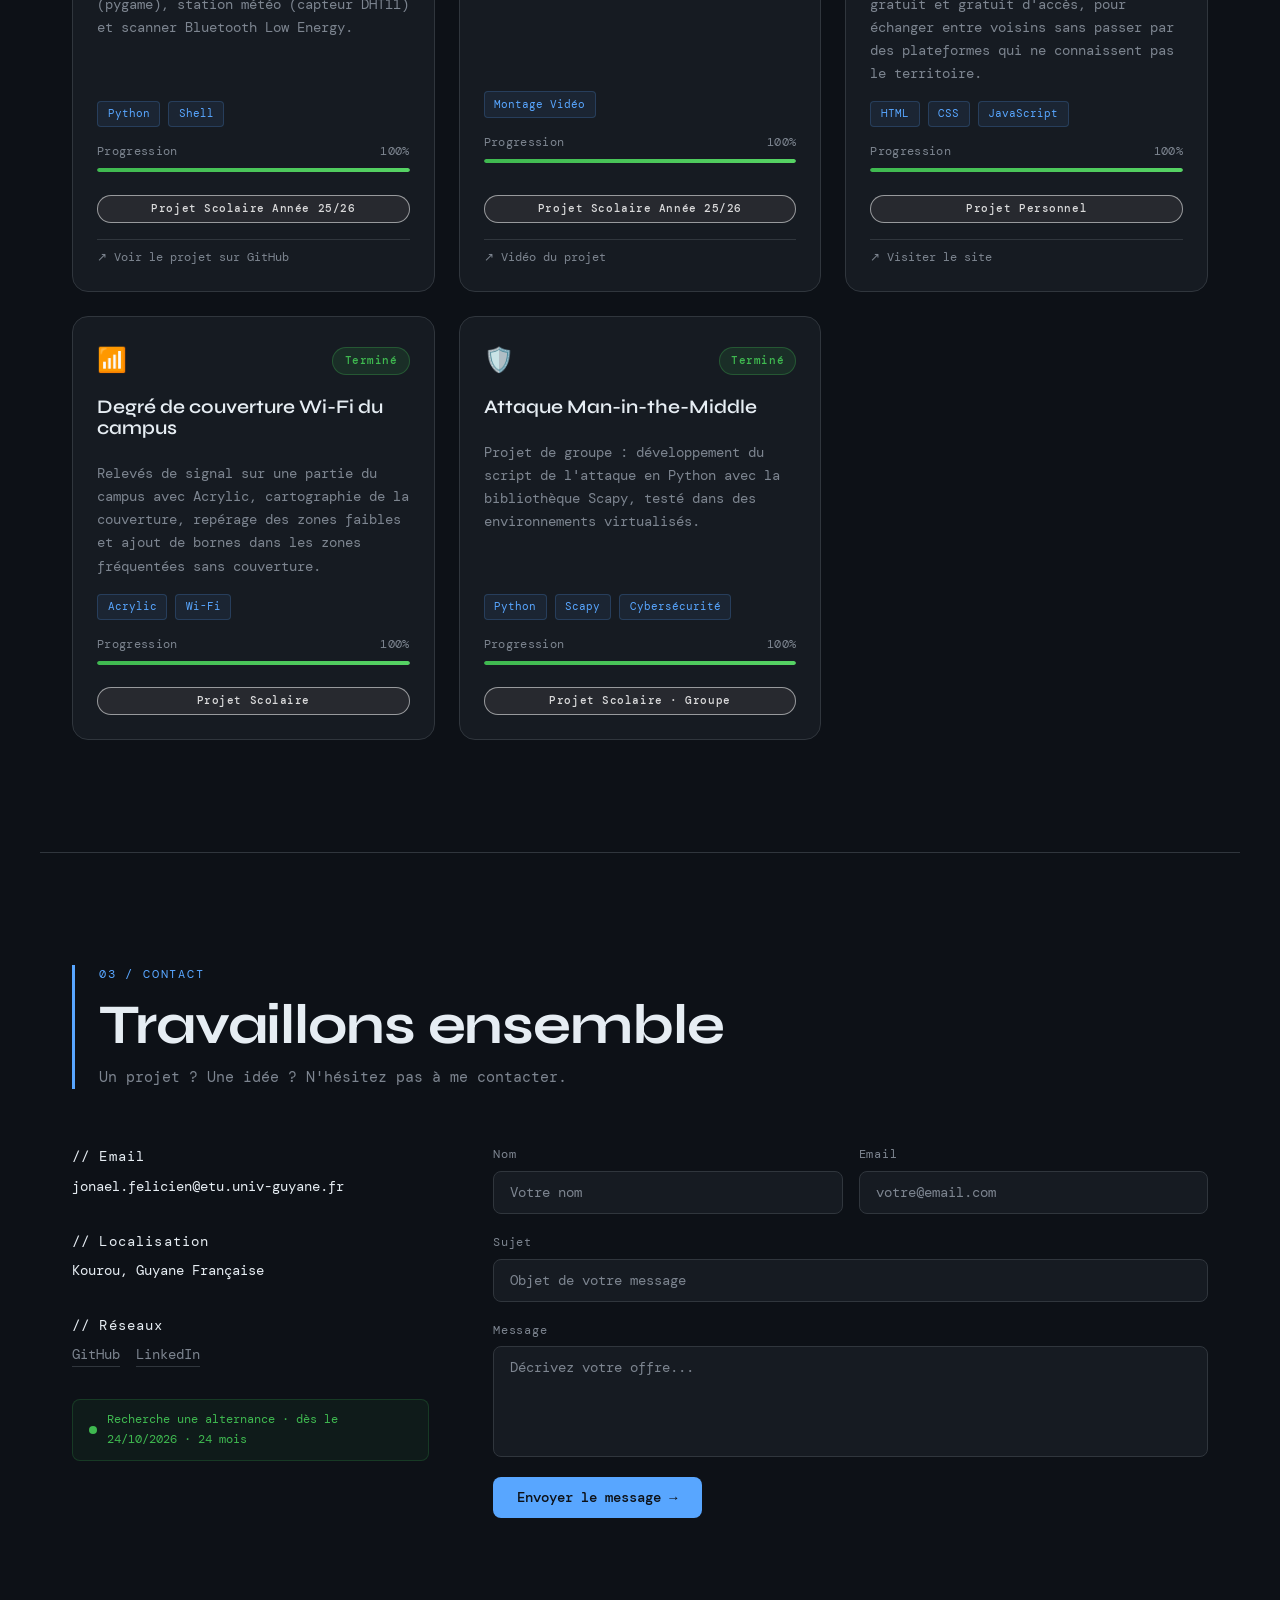
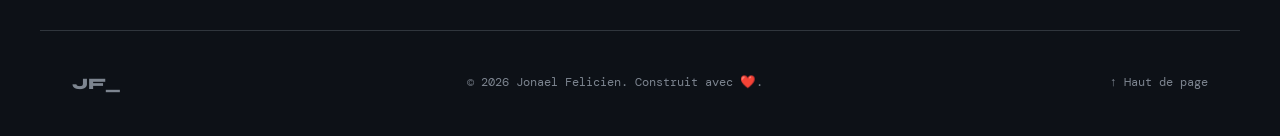
==== commit 282af52e: "Remove 'VMware' from skills list" ====
--- a/index.html
+++ b/index.html
@@ -72,7 +72,7 @@
       <span>C</span>
       <span>PHP · SQL</span>
       <span>HTML · CSS · JavaScript (jQuery)</span>
-      <span>VMware · VirtualBox</span>
+      <span>VirtualBox</span>
       <span>Raspberry Pi · Arduino</span>
       <span>Montage Vidéo (Basique)</span>
     </div>
